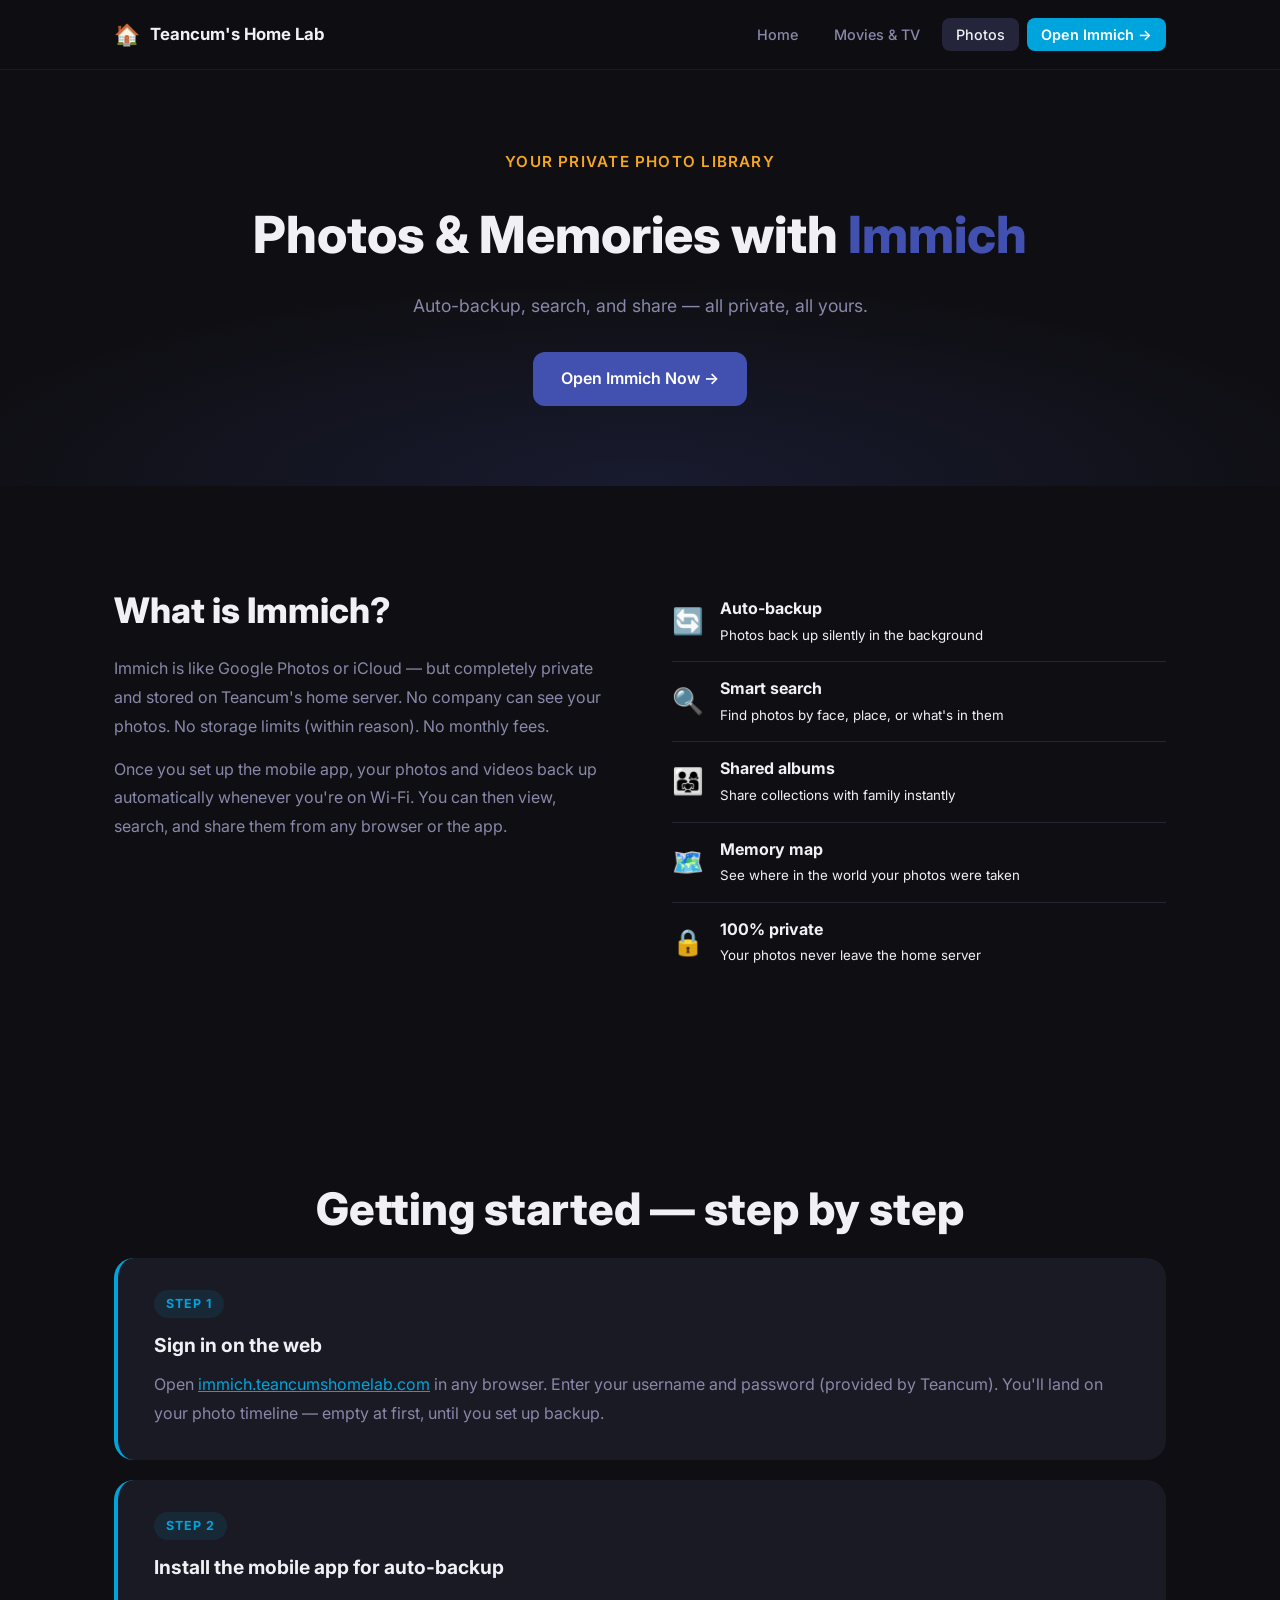
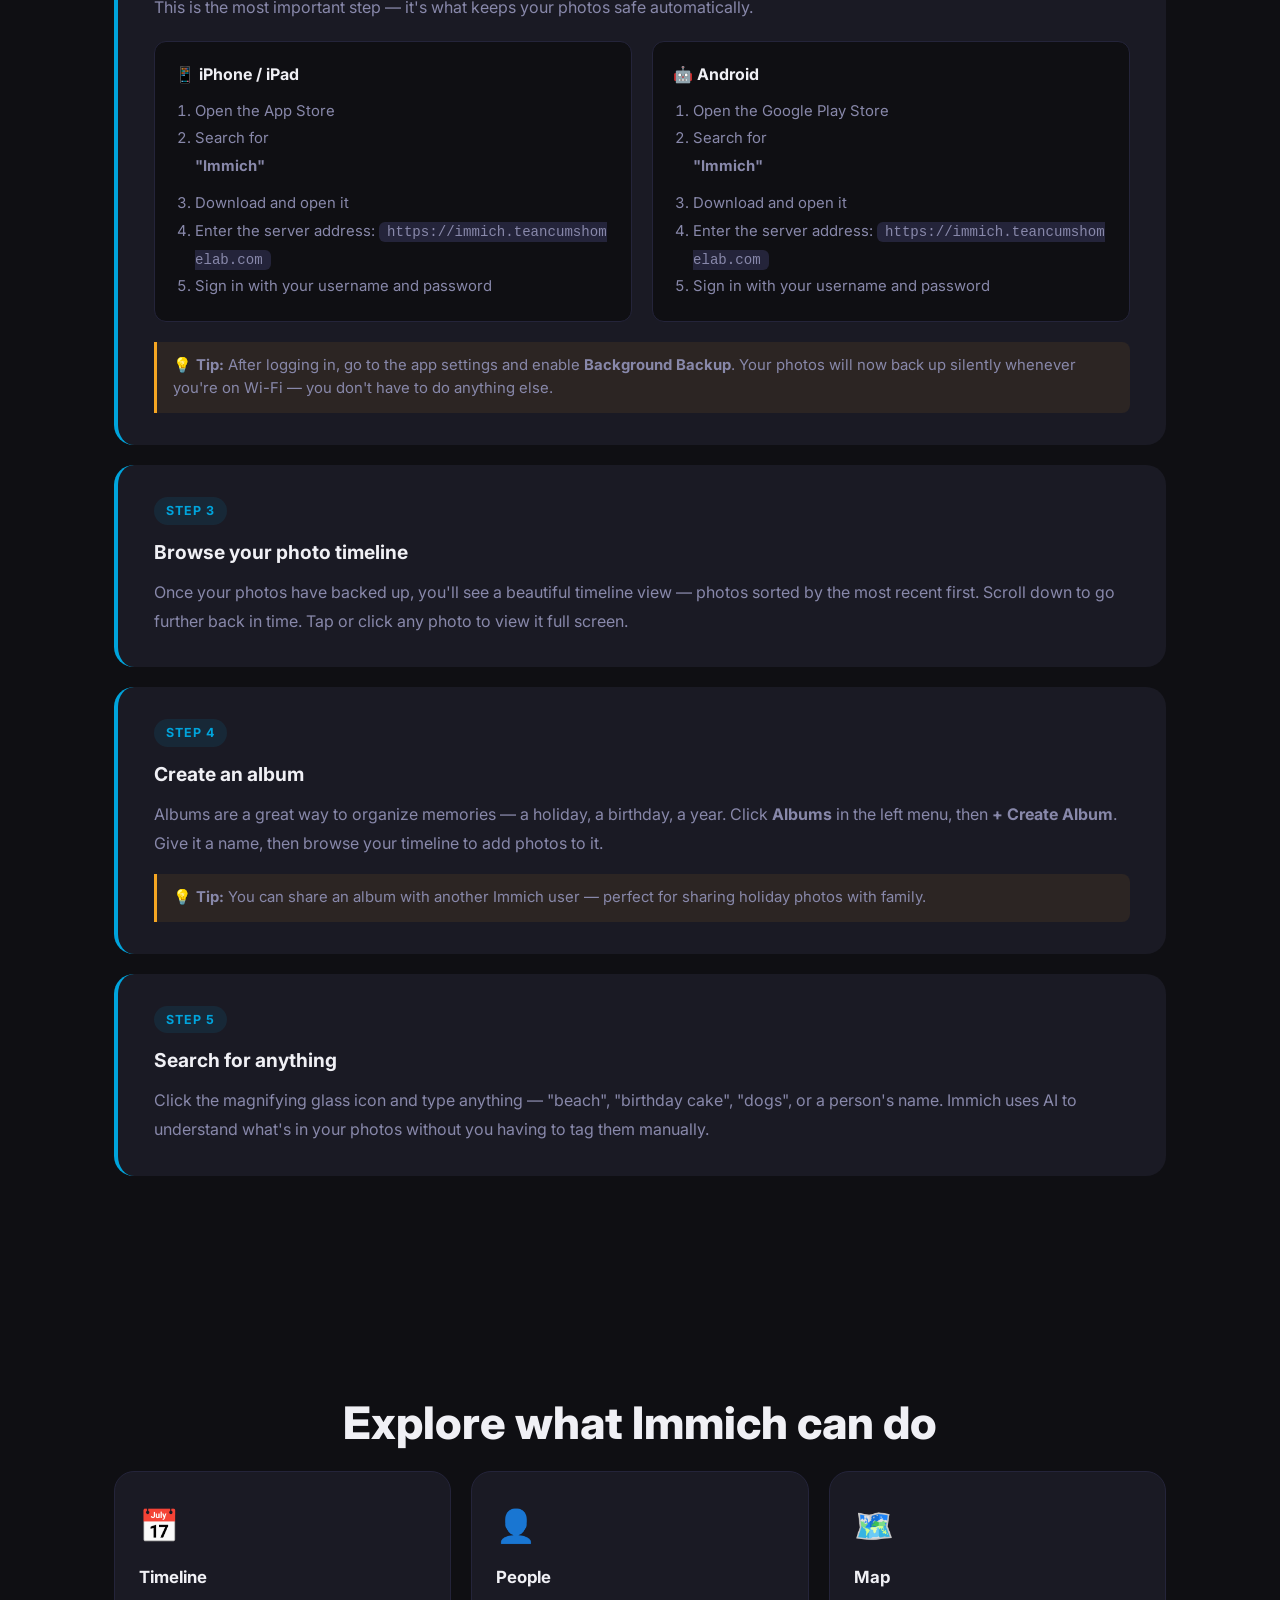
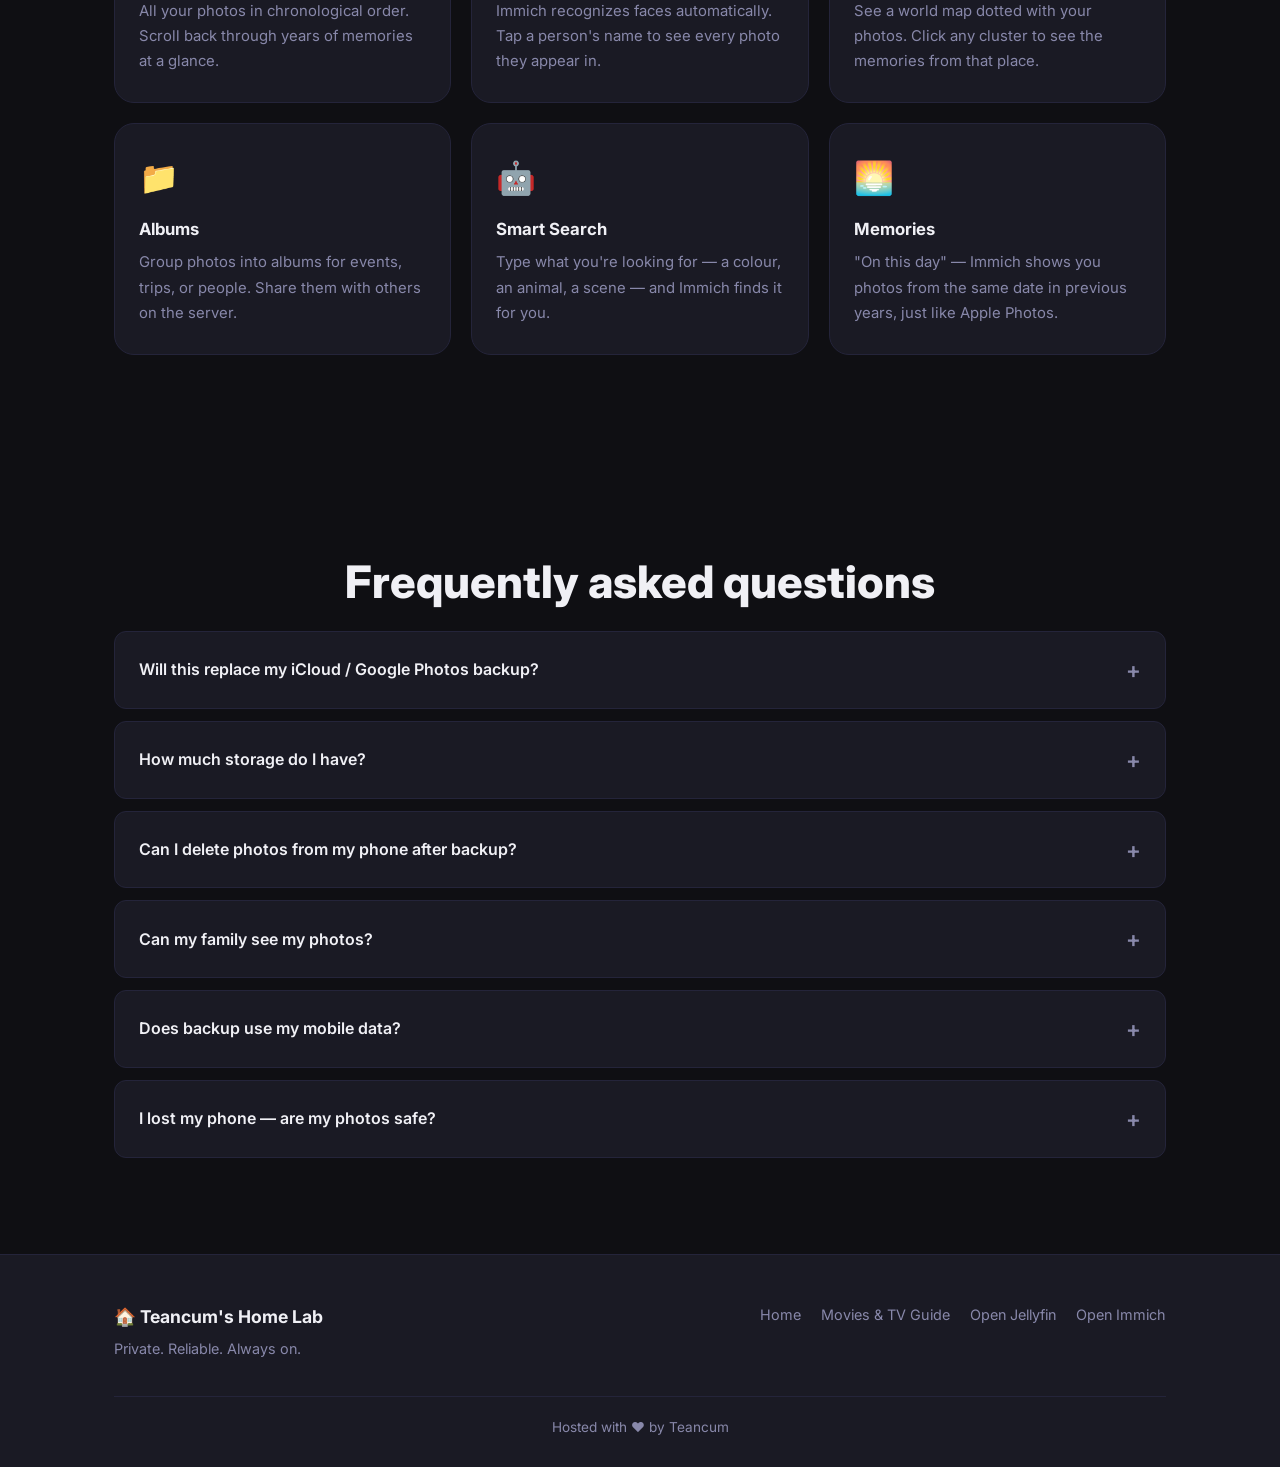
==== immich.html @ 057ee5b3 "Initial commit: Teancum's Home Lab client portal website Beautiful dark-themed showcase site for Jel" ====
<!DOCTYPE html>
<html lang="en">
<head>
  <meta charset="UTF-8" />
  <meta name="viewport" content="width=device-width, initial-scale=1.0" />
  <title>Photos — Teancum's Home Lab</title>
  <link rel="preconnect" href="https://fonts.googleapis.com" />
  <link href="https://fonts.googleapis.com/css2?family=Inter:wght@300;400;500;600;700;800&display=swap" rel="stylesheet" />
  <link rel="stylesheet" href="css/styles.css" />
</head>
<body>

  <!-- ───── NAVIGATION ───── -->
  <nav class="nav" id="nav">
    <div class="nav__inner">
      <a href="index.html" class="nav__logo">
        <span class="nav__logo-icon">🏠</span>
        <span>Teancum's Home Lab</span>
      </a>
      <ul class="nav__links">
        <li><a href="index.html" class="nav__link">Home</a></li>
        <li><a href="jellyfin.html" class="nav__link">Movies &amp; TV</a></li>
        <li><a href="immich.html" class="nav__link active">Photos</a></li>
        <li><a href="https://immich.teancumshomelab.com/auth/login" target="_blank" class="nav__link nav__link--cta">Open Immich →</a></li>
      </ul>
      <button class="nav__toggle" aria-label="Menu">&#9776;</button>
    </div>
  </nav>

  <!-- ───── PAGE HERO ───── -->
  <section class="page-hero page-hero--immich">
    <div class="container">
      <p class="hero__eyebrow">Your private photo library</p>
      <h1 class="page-hero__title">Photos &amp; Memories with <span style="color:var(--immich)">Immich</span></h1>
      <p class="page-hero__sub">Auto-backup, search, and share — all private, all yours.</p>
      <a href="https://immich.teancumshomelab.com/auth/login" target="_blank" class="btn btn--immich">Open Immich Now →</a>
    </div>
  </section>

  <!-- ───── WHAT IS IT ───── -->
  <section class="section explainer">
    <div class="container explainer__grid">
      <div class="explainer__text">
        <h2>What is Immich?</h2>
        <p>
          Immich is like Google Photos or iCloud — but completely private and stored on
          Teancum's home server. No company can see your photos. No storage limits (within
          reason). No monthly fees.
        </p>
        <p>
          Once you set up the mobile app, your photos and videos back up automatically
          whenever you're on Wi-Fi. You can then view, search, and share them from any
          browser or the app.
        </p>
      </div>
      <div class="explainer__highlights">
        <div class="highlight-item">
          <span class="highlight-icon">🔄</span>
          <div><strong>Auto-backup</strong><br /><small>Photos back up silently in the background</small></div>
        </div>
        <div class="highlight-item">
          <span class="highlight-icon">🔍</span>
          <div><strong>Smart search</strong><br /><small>Find photos by face, place, or what's in them</small></div>
        </div>
        <div class="highlight-item">
          <span class="highlight-icon">👨‍👩‍👧</span>
          <div><strong>Shared albums</strong><br /><small>Share collections with family instantly</small></div>
        </div>
        <div class="highlight-item">
          <span class="highlight-icon">🗺️</span>
          <div><strong>Memory map</strong><br /><small>See where in the world your photos were taken</small></div>
        </div>
        <div class="highlight-item">
          <span class="highlight-icon">🔒</span>
          <div><strong>100% private</strong><br /><small>Your photos never leave the home server</small></div>
        </div>
      </div>
    </div>
  </section>

  <!-- ───── STEP BY STEP ───── -->
  <section class="section guide" id="guide">
    <div class="container">
      <h2 class="section__title">Getting started — step by step</h2>

      <div class="guide-step">
        <div class="guide-step__num">Step 1</div>
        <h3>Sign in on the web</h3>
        <p>
          Open <a href="https://immich.teancumshomelab.com/auth/login" target="_blank" class="inline-link">immich.teancumshomelab.com</a>
          in any browser. Enter your username and password (provided by Teancum). You'll land on
          your photo timeline — empty at first, until you set up backup.
        </p>
      </div>

      <div class="guide-step">
        <div class="guide-step__num">Step 2</div>
        <h3>Install the mobile app for auto-backup</h3>
        <p>This is the most important step — it's what keeps your photos safe automatically.</p>
        <div class="app-download-row">
          <div class="app-download">
            <strong>📱 iPhone / iPad</strong>
            <ol>
              <li>Open the App Store</li>
              <li>Search for <strong>"Immich"</strong></li>
              <li>Download and open it</li>
              <li>Enter the server address: <code>https://immich.teancumshomelab.com</code></li>
              <li>Sign in with your username and password</li>
            </ol>
          </div>
          <div class="app-download">
            <strong>🤖 Android</strong>
            <ol>
              <li>Open the Google Play Store</li>
              <li>Search for <strong>"Immich"</strong></li>
              <li>Download and open it</li>
              <li>Enter the server address: <code>https://immich.teancumshomelab.com</code></li>
              <li>Sign in with your username and password</li>
            </ol>
          </div>
        </div>
        <div class="tip">💡 <strong>Tip:</strong> After logging in, go to the app settings and enable <strong>Background Backup</strong>. Your photos will now back up silently whenever you're on Wi-Fi — you don't have to do anything else.</div>
      </div>

      <div class="guide-step">
        <div class="guide-step__num">Step 3</div>
        <h3>Browse your photo timeline</h3>
        <p>
          Once your photos have backed up, you'll see a beautiful timeline view — photos
          sorted by the most recent first. Scroll down to go further back in time. Tap or
          click any photo to view it full screen.
        </p>
      </div>

      <div class="guide-step">
        <div class="guide-step__num">Step 4</div>
        <h3>Create an album</h3>
        <p>
          Albums are a great way to organize memories — a holiday, a birthday, a year.
          Click <strong>Albums</strong> in the left menu, then <strong>+ Create Album</strong>.
          Give it a name, then browse your timeline to add photos to it.
        </p>
        <div class="tip">💡 <strong>Tip:</strong> You can share an album with another Immich user — perfect for sharing holiday photos with family.</div>
      </div>

      <div class="guide-step">
        <div class="guide-step__num">Step 5</div>
        <h3>Search for anything</h3>
        <p>
          Click the magnifying glass icon and type anything — "beach", "birthday cake",
          "dogs", or a person's name. Immich uses AI to understand what's in your photos
          without you having to tag them manually.
        </p>
      </div>

    </div>
  </section>

  <!-- ───── FEATURES TOUR ───── -->
  <section class="section features-tour" id="features">
    <div class="container">
      <h2 class="section__title">Explore what Immich can do</h2>
      <div class="tour-grid">
        <div class="tour-card">
          <div class="tour-card__icon">📅</div>
          <h3>Timeline</h3>
          <p>All your photos in chronological order. Scroll back through years of memories at a glance.</p>
        </div>
        <div class="tour-card">
          <div class="tour-card__icon">👤</div>
          <h3>People</h3>
          <p>Immich recognizes faces automatically. Tap a person's name to see every photo they appear in.</p>
        </div>
        <div class="tour-card">
          <div class="tour-card__icon">🗺️</div>
          <h3>Map</h3>
          <p>See a world map dotted with your photos. Click any cluster to see the memories from that place.</p>
        </div>
        <div class="tour-card">
          <div class="tour-card__icon">📁</div>
          <h3>Albums</h3>
          <p>Group photos into albums for events, trips, or people. Share them with others on the server.</p>
        </div>
        <div class="tour-card">
          <div class="tour-card__icon">🤖</div>
          <h3>Smart Search</h3>
          <p>Type what you're looking for — a colour, an animal, a scene — and Immich finds it for you.</p>
        </div>
        <div class="tour-card">
          <div class="tour-card__icon">🌅</div>
          <h3>Memories</h3>
          <p>"On this day" — Immich shows you photos from the same date in previous years, just like Apple Photos.</p>
        </div>
      </div>
    </div>
  </section>

  <!-- ───── FAQ ───── -->
  <section class="section faq" id="faq">
    <div class="container">
      <h2 class="section__title">Frequently asked questions</h2>
      <div class="faq-list">

        <details class="faq-item">
          <summary>Will this replace my iCloud / Google Photos backup?</summary>
          <p>It can work alongside it, or replace it — your choice. Immich backs up a separate copy. If you want to turn off iCloud/Google Photos to save money, just make sure Immich is running well first.</p>
        </details>

        <details class="faq-item">
          <summary>How much storage do I have?</summary>
          <p>Storage is managed by Teancum on the server. If you're getting close to a limit, he'll let you know. In general, don't worry about it — just back up normally.</p>
        </details>

        <details class="faq-item">
          <summary>Can I delete photos from my phone after backup?</summary>
          <p>Yes, once photos are backed up to Immich you can safely delete them from your phone. They'll remain on the server. Just double-check the backup completed first.</p>
        </details>

        <details class="faq-item">
          <summary>Can my family see my photos?</summary>
          <p>No — your photos are private to your account by default. You choose what to share and with whom, through shared albums.</p>
        </details>

        <details class="faq-item">
          <summary>Does backup use my mobile data?</summary>
          <p>By default, Immich only backs up when you're on Wi-Fi. You can turn on cellular backup in the app settings if you want faster uploads, but it's off by default to save your data.</p>
        </details>

        <details class="faq-item">
          <summary>I lost my phone — are my photos safe?</summary>
          <p>Yes! As long as the photos were backed up before you lost the phone, they're safely stored on Teancum's server. Just log in from a new device.</p>
        </details>

      </div>
    </div>
  </section>

  <!-- ───── FOOTER ───── -->
  <footer class="footer">
    <div class="container">
      <div class="footer__inner">
        <div class="footer__brand">
          <span class="footer__logo">🏠 Teancum's Home Lab</span>
          <p>Private. Reliable. Always on.</p>
        </div>
        <div class="footer__links">
          <a href="index.html">Home</a>
          <a href="jellyfin.html">Movies &amp; TV Guide</a>
          <a href="https://jellyfin.teancumshomelab.com/" target="_blank">Open Jellyfin</a>
          <a href="https://immich.teancumshomelab.com/auth/login" target="_blank">Open Immich</a>
        </div>
      </div>
      <p class="footer__copy">Hosted with ❤️ by Teancum</p>
    </div>
  </footer>

  <script src="js/main.js"></script>
</body>
</html>
---- css/styles.css ----
/* ─────────────────────────────────────────────
   ROOT / TOKENS
───────────────────────────────────────────── */
:root {
  --bg:        #0f0f13;
  --surface:   #1a1a24;
  --surface2:  #24243a;
  --jellyfin:  #00a4dc;
  --immich:    #4250af;
  --gold:      #f5a623;
  --text:      #f0f0f5;
  --muted:     #8888aa;
  --radius:    12px;
  --radius-lg: 20px;
  --shadow:    0 4px 24px rgba(0,0,0,0.4);
  --nav-h:     70px;
}

*, *::before, *::after { box-sizing: border-box; margin: 0; padding: 0; }

html { scroll-behavior: smooth; }

body {
  background: var(--bg);
  color: var(--text);
  font-family: 'Inter', system-ui, sans-serif;
  line-height: 1.6;
  font-size: 16px;
}

a { color: inherit; text-decoration: none; }
img { max-width: 100%; display: block; }
ul { list-style: none; }

.container {
  max-width: 1100px;
  margin: 0 auto;
  padding: 0 24px;
}

.section { padding: 96px 0; }

/* ─────────────────────────────────────────────
   TYPOGRAPHY HELPERS
───────────────────────────────────────────── */
.gradient-text {
  background: linear-gradient(135deg, var(--jellyfin), var(--immich));
  -webkit-background-clip: text;
  -webkit-text-fill-color: transparent;
  background-clip: text;
}

.section__title {
  font-size: clamp(1.8rem, 4vw, 2.8rem);
  font-weight: 800;
  text-align: center;
  margin-bottom: 12px;
}

.section__sub {
  text-align: center;
  color: var(--muted);
  font-size: 1.1rem;
  margin-bottom: 56px;
}

/* ─────────────────────────────────────────────
   NAVIGATION
───────────────────────────────────────────── */
.nav {
  position: fixed;
  top: 0; left: 0; right: 0;
  z-index: 100;
  height: var(--nav-h);
  background: rgba(15,15,19,0.85);
  backdrop-filter: blur(12px);
  border-bottom: 1px solid rgba(255,255,255,0.06);
  transition: background 0.3s;
}

.nav__inner {
  max-width: 1100px;
  margin: 0 auto;
  padding: 0 24px;
  height: 100%;
  display: flex;
  align-items: center;
  justify-content: space-between;
  gap: 24px;
}

.nav__logo {
  display: flex;
  align-items: center;
  gap: 10px;
  font-weight: 700;
  font-size: 1.05rem;
  white-space: nowrap;
}

.nav__logo-icon { font-size: 1.3rem; }

.nav__links {
  display: flex;
  align-items: center;
  gap: 8px;
}

.nav__link {
  padding: 8px 14px;
  border-radius: 8px;
  font-size: 0.9rem;
  font-weight: 500;
  color: var(--muted);
  transition: color 0.2s, background 0.2s;
}

.nav__link:hover, .nav__link.active {
  color: var(--text);
  background: var(--surface2);
}

.nav__link--cta {
  background: var(--jellyfin);
  color: #fff !important;
  font-weight: 600;
}

.nav__link--cta:hover { opacity: 0.85; background: var(--jellyfin); }

.nav__toggle {
  display: none;
  background: none;
  border: none;
  color: var(--text);
  font-size: 1.5rem;
  cursor: pointer;
}

/* ─────────────────────────────────────────────
   BUTTONS
───────────────────────────────────────────── */
.btn {
  display: inline-flex;
  align-items: center;
  gap: 8px;
  padding: 14px 28px;
  border-radius: var(--radius);
  font-weight: 600;
  font-size: 1rem;
  transition: opacity 0.2s, transform 0.15s;
  cursor: pointer;
  border: none;
}

.btn:hover { opacity: 0.88; transform: translateY(-1px); }
.btn:active { transform: translateY(0); }

.btn--jellyfin { background: var(--jellyfin); color: #fff; }
.btn--immich   { background: var(--immich);   color: #fff; }
.btn--ghost    {
  background: transparent;
  color: var(--muted);
  border: 1px solid var(--surface2);
}
.btn--ghost:hover { color: var(--text); border-color: var(--muted); }

.btn--sm { padding: 10px 20px; font-size: 0.9rem; }

/* ─────────────────────────────────────────────
   HERO
───────────────────────────────────────────── */
.hero {
  min-height: 100vh;
  display: flex;
  flex-direction: column;
  align-items: center;
  justify-content: center;
  position: relative;
  padding: calc(var(--nav-h) + 60px) 24px 60px;
  text-align: center;
  overflow: hidden;
}

.hero__bg {
  position: absolute;
  inset: 0;
  background:
    radial-gradient(ellipse 60% 50% at 20% 50%, rgba(0,164,220,0.12) 0%, transparent 60%),
    radial-gradient(ellipse 60% 50% at 80% 50%, rgba(66,80,175,0.12) 0%, transparent 60%);
  pointer-events: none;
}

.hero__content { position: relative; max-width: 820px; }

.hero__eyebrow {
  font-size: 0.95rem;
  font-weight: 600;
  letter-spacing: 0.08em;
  text-transform: uppercase;
  color: var(--gold);
  margin-bottom: 20px;
}

.hero__title {
  font-size: clamp(2.2rem, 6vw, 4rem);
  font-weight: 800;
  line-height: 1.15;
  margin-bottom: 24px;
}

.hero__subtitle {
  font-size: clamp(1rem, 2vw, 1.25rem);
  color: var(--muted);
  margin-bottom: 40px;
}

.hero__actions {
  display: flex;
  gap: 16px;
  justify-content: center;
  flex-wrap: wrap;
}

.hero__scroll-hint {
  position: absolute;
  bottom: 32px;
  left: 50%;
  transform: translateX(-50%);
  display: flex;
  flex-direction: column;
  align-items: center;
  gap: 8px;
  color: var(--muted);
  font-size: 0.8rem;
  animation: fade-in-up 1s 1.2s both;
}

.hero__arrow {
  width: 20px; height: 20px;
  border-right: 2px solid var(--muted);
  border-bottom: 2px solid var(--muted);
  transform: rotate(45deg);
  animation: bounce 1.6s ease-in-out infinite;
}

@keyframes bounce {
  0%, 100% { transform: rotate(45deg) translateY(0); }
  50%       { transform: rotate(45deg) translateY(6px); }
}

@keyframes fade-in-up {
  from { opacity: 0; transform: translateX(-50%) translateY(16px); }
  to   { opacity: 1; transform: translateX(-50%) translateY(0); }
}

/* ─────────────────────────────────────────────
   FEATURE CARDS
───────────────────────────────────────────── */
.feature-grid {
  display: grid;
  grid-template-columns: repeat(auto-fit, minmax(320px, 1fr));
  gap: 28px;
}

.feature-card {
  background: var(--surface);
  border-radius: var(--radius-lg);
  padding: 36px 32px;
  border: 1px solid var(--surface2);
  transition: transform 0.25s, box-shadow 0.25s;
}

.feature-card:hover {
  transform: translateY(-4px);
  box-shadow: var(--shadow);
}

.feature-card--jellyfin { border-top: 3px solid var(--jellyfin); }
.feature-card--immich   { border-top: 3px solid var(--immich); }

.feature-card__icon { font-size: 2.5rem; margin-bottom: 16px; }

.feature-card__title {
  font-size: 1.5rem;
  font-weight: 700;
  margin-bottom: 12px;
}

.feature-card__desc {
  color: var(--muted);
  margin-bottom: 20px;
  line-height: 1.7;
}

.feature-list {
  display: flex;
  flex-direction: column;
  gap: 8px;
  margin-bottom: 28px;
  color: var(--muted);
  font-size: 0.95rem;
}

.feature-card__actions {
  display: flex;
  gap: 12px;
  flex-wrap: wrap;
}

/* ─────────────────────────────────────────────
   SHOWCASE
───────────────────────────────────────────── */
.showcase__row {
  display: grid;
  grid-template-columns: 1fr 1fr;
  gap: 64px;
  align-items: center;
  margin-bottom: 100px;
}

.showcase__row:last-child { margin-bottom: 0; }

.showcase__row--reverse { direction: rtl; }
.showcase__row--reverse > * { direction: ltr; }

.showcase__badge {
  display: inline-block;
  padding: 4px 14px;
  border-radius: 999px;
  font-size: 0.8rem;
  font-weight: 700;
  letter-spacing: 0.06em;
  text-transform: uppercase;
  margin-bottom: 16px;
}

.badge--jellyfin { background: rgba(0,164,220,0.15); color: var(--jellyfin); }
.badge--immich   { background: rgba(66,80,175,0.2);  color: #7b8ef5; }

.showcase__text h2 {
  font-size: clamp(1.6rem, 3vw, 2.2rem);
  font-weight: 800;
  line-height: 1.25;
  margin-bottom: 16px;
}

.showcase__text p {
  color: var(--muted);
  line-height: 1.8;
  margin-bottom: 28px;
}

/* Mock screen UI */
.mock-screen {
  background: var(--surface);
  border-radius: var(--radius-lg);
  overflow: hidden;
  border: 1px solid var(--surface2);
  box-shadow: var(--shadow);
  aspect-ratio: 16/10;
}

.mock-screen__bar {
  height: 32px;
  background: var(--surface2);
  display: flex;
  align-items: center;
  padding: 0 14px;
  gap: 7px;
}

.mock-screen__bar::before,
.mock-screen__bar::after,
.mock-screen__bar > * {
  width: 10px; height: 10px;
  border-radius: 50%;
  background: var(--bg);
  content: '';
  display: block;
}

.mock-screen__content { padding: 16px; height: calc(100% - 32px); }

.mock-grid {
  display: grid;
  grid-template-columns: repeat(3, 1fr);
  gap: 10px;
  height: 100%;
}

.mock-card {
  border-radius: 8px;
  background: linear-gradient(135deg, var(--surface2), rgba(0,164,220,0.15));
  animation: pulse 3s ease-in-out infinite;
}

.mock-card:nth-child(2) { animation-delay: 0.4s; }
.mock-card:nth-child(3) { animation-delay: 0.8s; }
.mock-card:nth-child(4) { animation-delay: 1.2s; }
.mock-card:nth-child(5) { animation-delay: 1.6s; }
.mock-card:nth-child(6) { animation-delay: 2.0s; }

.mock-masonry {
  display: grid;
  grid-template-columns: repeat(2, 1fr);
  gap: 10px;
  height: 100%;
}

.mock-photo {
  border-radius: 8px;
  background: linear-gradient(135deg, var(--surface2), rgba(66,80,175,0.2));
  animation: pulse 3s ease-in-out infinite;
}

.mock-photo--tall { grid-row: span 2; }
.mock-photo--wide { grid-column: span 2; }

@keyframes pulse {
  0%, 100% { opacity: 0.6; }
  50%       { opacity: 1; }
}

/* ─────────────────────────────────────────────
   HOW IT WORKS / STEPS
───────────────────────────────────────────── */
.how-it-works {
  background: var(--surface);
}

.steps {
  display: flex;
  align-items: flex-start;
  justify-content: center;
  gap: 0;
  flex-wrap: wrap;
  margin-bottom: 48px;
}

.step {
  flex: 1;
  min-width: 200px;
  max-width: 280px;
  text-align: center;
  padding: 0 24px;
}

.step__number {
  width: 56px; height: 56px;
  border-radius: 50%;
  background: linear-gradient(135deg, var(--jellyfin), var(--immich));
  color: #fff;
  font-size: 1.4rem;
  font-weight: 800;
  display: flex;
  align-items: center;
  justify-content: center;
  margin: 0 auto 16px;
}

.step h3 { font-size: 1.15rem; font-weight: 700; margin-bottom: 10px; }
.step p { color: var(--muted); font-size: 0.95rem; }

.step__connector {
  width: 80px;
  height: 2px;
  background: var(--surface2);
  align-self: center;
  flex-shrink: 0;
  margin-top: -40px;
}

.how-it-works__cta {
  display: flex;
  gap: 16px;
  justify-content: center;
  flex-wrap: wrap;
}

/* ─────────────────────────────────────────────
   PAGE HERO (sub-pages)
───────────────────────────────────────────── */
.page-hero {
  padding: calc(var(--nav-h) + 80px) 24px 80px;
  text-align: center;
  position: relative;
  overflow: hidden;
}

.page-hero--jellyfin {
  background: radial-gradient(ellipse 80% 60% at 50% 100%, rgba(0,164,220,0.15) 0%, transparent 70%);
}

.page-hero--immich {
  background: radial-gradient(ellipse 80% 60% at 50% 100%, rgba(66,80,175,0.18) 0%, transparent 70%);
}

.page-hero__title {
  font-size: clamp(2rem, 5vw, 3.2rem);
  font-weight: 800;
  margin-bottom: 16px;
}

.page-hero__sub {
  color: var(--muted);
  font-size: 1.1rem;
  max-width: 560px;
  margin: 0 auto 32px;
}

/* ─────────────────────────────────────────────
   EXPLAINER / HIGHLIGHTS
───────────────────────────────────────────── */
.explainer__grid {
  display: grid;
  grid-template-columns: 1fr 1fr;
  gap: 64px;
  align-items: start;
}

.explainer__text h2 {
  font-size: clamp(1.6rem, 3vw, 2.2rem);
  font-weight: 800;
  margin-bottom: 16px;
}

.explainer__text p {
  color: var(--muted);
  line-height: 1.8;
  margin-bottom: 14px;
}

.highlight-item {
  display: flex;
  align-items: center;
  gap: 16px;
  padding: 14px 0;
  border-bottom: 1px solid var(--surface2);
}

.highlight-item:last-child { border-bottom: none; }

.highlight-icon { font-size: 1.6rem; }

/* ─────────────────────────────────────────────
   GUIDE STEPS
───────────────────────────────────────────── */
.guide-step {
  background: var(--surface);
  border-radius: var(--radius-lg);
  padding: 32px 36px;
  margin-bottom: 20px;
  border-left: 4px solid var(--jellyfin);
  position: relative;
}

.guide-step__num {
  display: inline-block;
  font-size: 0.78rem;
  font-weight: 700;
  letter-spacing: 0.08em;
  text-transform: uppercase;
  color: var(--jellyfin);
  background: rgba(0,164,220,0.1);
  padding: 4px 12px;
  border-radius: 999px;
  margin-bottom: 12px;
}

.guide-step h3 {
  font-size: 1.2rem;
  font-weight: 700;
  margin-bottom: 10px;
}

.guide-step p {
  color: var(--muted);
  line-height: 1.8;
}

.tip {
  margin-top: 16px;
  background: rgba(245,166,35,0.08);
  border-left: 3px solid var(--gold);
  border-radius: 0 8px 8px 0;
  padding: 12px 16px;
  color: var(--muted);
  font-size: 0.93rem;
}

kbd {
  background: var(--surface2);
  border: 1px solid var(--muted);
  border-radius: 4px;
  padding: 2px 7px;
  font-size: 0.85rem;
  font-family: monospace;
}

code {
  background: var(--surface2);
  border-radius: 6px;
  padding: 2px 8px;
  font-size: 0.88rem;
  font-family: monospace;
  word-break: break-all;
}

.inline-link { color: var(--jellyfin); text-decoration: underline; }

/* ─────────────────────────────────────────────
   DEVICE GRID
───────────────────────────────────────────── */
.device-grid {
  display: grid;
  grid-template-columns: repeat(auto-fit, minmax(280px, 1fr));
  gap: 20px;
}

.device-card {
  background: var(--surface);
  border-radius: var(--radius-lg);
  padding: 28px 24px;
  border: 1px solid var(--surface2);
}

.device-card__icon { font-size: 2rem; margin-bottom: 12px; }

.device-card h3 {
  font-size: 1.05rem;
  font-weight: 700;
  margin-bottom: 10px;
}

.device-card p, .device-card ol, .device-card ul {
  color: var(--muted);
  font-size: 0.93rem;
  line-height: 1.75;
}

.device-card ol, .device-card ul { padding-left: 18px; }
.device-card ol { list-style: decimal; }
.device-card ul { list-style: disc; }

/* ─────────────────────────────────────────────
   FEATURES TOUR (Immich page)
───────────────────────────────────────────── */
.tour-grid {
  display: grid;
  grid-template-columns: repeat(auto-fit, minmax(250px, 1fr));
  gap: 20px;
}

.tour-card {
  background: var(--surface);
  border-radius: var(--radius-lg);
  padding: 28px 24px;
  border: 1px solid var(--surface2);
  transition: transform 0.2s, box-shadow 0.2s;
}

.tour-card:hover {
  transform: translateY(-3px);
  box-shadow: var(--shadow);
}

.tour-card__icon { font-size: 2rem; margin-bottom: 12px; }

.tour-card h3 { font-size: 1.05rem; font-weight: 700; margin-bottom: 8px; }

.tour-card p { color: var(--muted); font-size: 0.93rem; line-height: 1.7; }

/* ─────────────────────────────────────────────
   APP DOWNLOAD (Immich page)
───────────────────────────────────────────── */
.app-download-row {
  display: grid;
  grid-template-columns: 1fr 1fr;
  gap: 20px;
  margin: 20px 0;
}

.app-download {
  background: var(--bg);
  border-radius: var(--radius);
  padding: 20px;
  border: 1px solid var(--surface2);
}

.app-download strong { display: block; margin-bottom: 10px; }

.app-download ol {
  list-style: decimal;
  padding-left: 20px;
  color: var(--muted);
  font-size: 0.93rem;
  line-height: 1.85;
}

/* ─────────────────────────────────────────────
   FAQ
───────────────────────────────────────────── */
.faq-list { display: flex; flex-direction: column; gap: 12px; }

.faq-item {
  background: var(--surface);
  border-radius: var(--radius);
  border: 1px solid var(--surface2);
  overflow: hidden;
}

.faq-item summary {
  padding: 20px 24px;
  cursor: pointer;
  font-weight: 600;
  list-style: none;
  display: flex;
  justify-content: space-between;
  align-items: center;
  user-select: none;
}

.faq-item summary::-webkit-details-marker { display: none; }

.faq-item summary::after {
  content: '+';
  font-size: 1.4rem;
  color: var(--muted);
  transition: transform 0.2s;
  flex-shrink: 0;
}

.faq-item[open] summary::after { transform: rotate(45deg); }

.faq-item p {
  padding: 0 24px 20px;
  color: var(--muted);
  line-height: 1.8;
}

/* ─────────────────────────────────────────────
   FOOTER
───────────────────────────────────────────── */
.footer {
  background: var(--surface);
  border-top: 1px solid var(--surface2);
  padding: 48px 0 28px;
}

.footer__inner {
  display: flex;
  justify-content: space-between;
  align-items: flex-start;
  gap: 32px;
  flex-wrap: wrap;
  margin-bottom: 36px;
}

.footer__logo { font-size: 1.1rem; font-weight: 700; display: block; margin-bottom: 6px; }
.footer__brand p { color: var(--muted); font-size: 0.9rem; }

.footer__links {
  display: flex;
  flex-wrap: wrap;
  gap: 20px;
}

.footer__links a {
  color: var(--muted);
  font-size: 0.9rem;
  transition: color 0.2s;
}

.footer__links a:hover { color: var(--text); }

.footer__copy {
  text-align: center;
  color: var(--muted);
  font-size: 0.85rem;
  border-top: 1px solid var(--surface2);
  padding-top: 20px;
}

/* ─────────────────────────────────────────────
   RESPONSIVE
───────────────────────────────────────────── */
@media (max-width: 768px) {
  .section { padding: 64px 0; }

  .nav__links { display: none; flex-direction: column; position: absolute; top: var(--nav-h); left: 0; right: 0; background: var(--surface); padding: 16px; gap: 4px; border-bottom: 1px solid var(--surface2); }
  .nav__links.open { display: flex; }
  .nav__toggle { display: block; }

  .showcase__row, .showcase__row--reverse {
    grid-template-columns: 1fr;
    direction: ltr;
    gap: 32px;
  }

  .explainer__grid { grid-template-columns: 1fr; gap: 40px; }
  .app-download-row { grid-template-columns: 1fr; }
  .steps { flex-direction: column; align-items: center; }
  .step__connector { width: 2px; height: 40px; margin: 0; }
  .feature-grid { grid-template-columns: 1fr; }

  .hero__title { font-size: 2rem; }
}
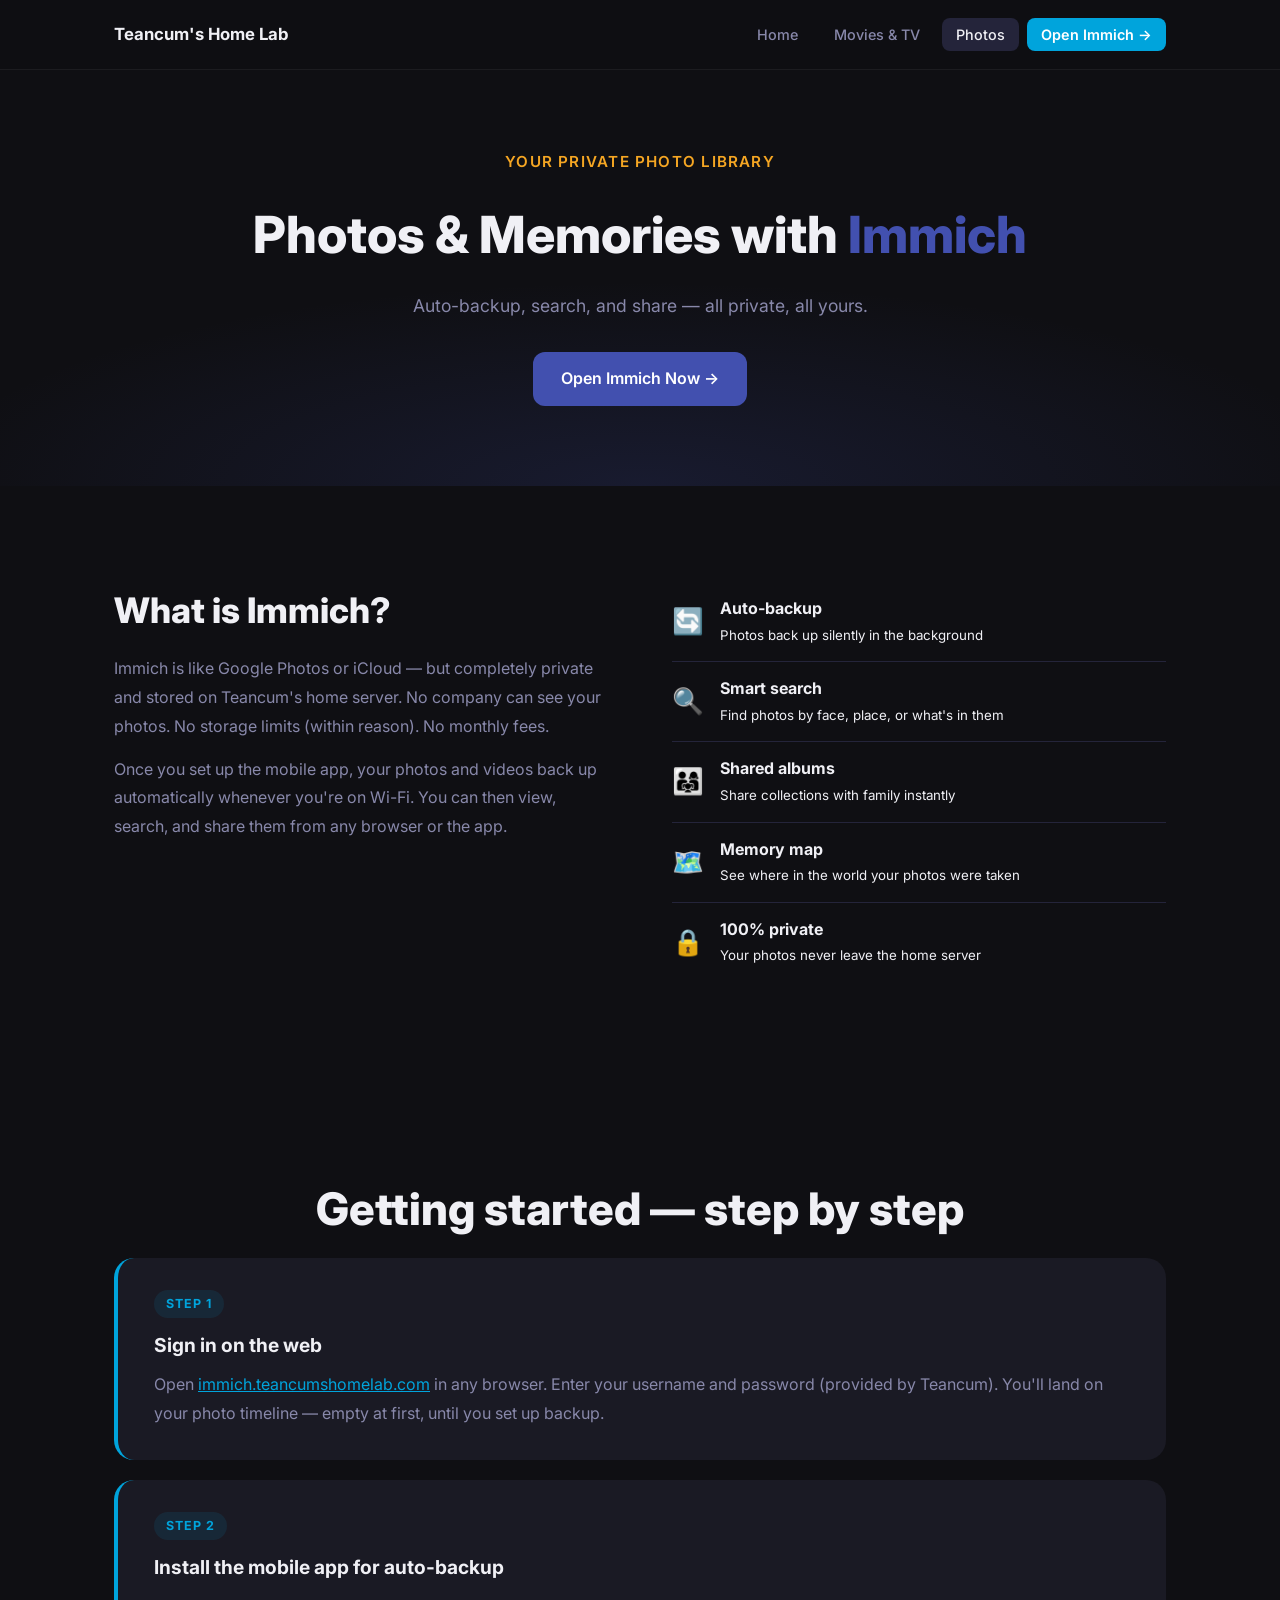
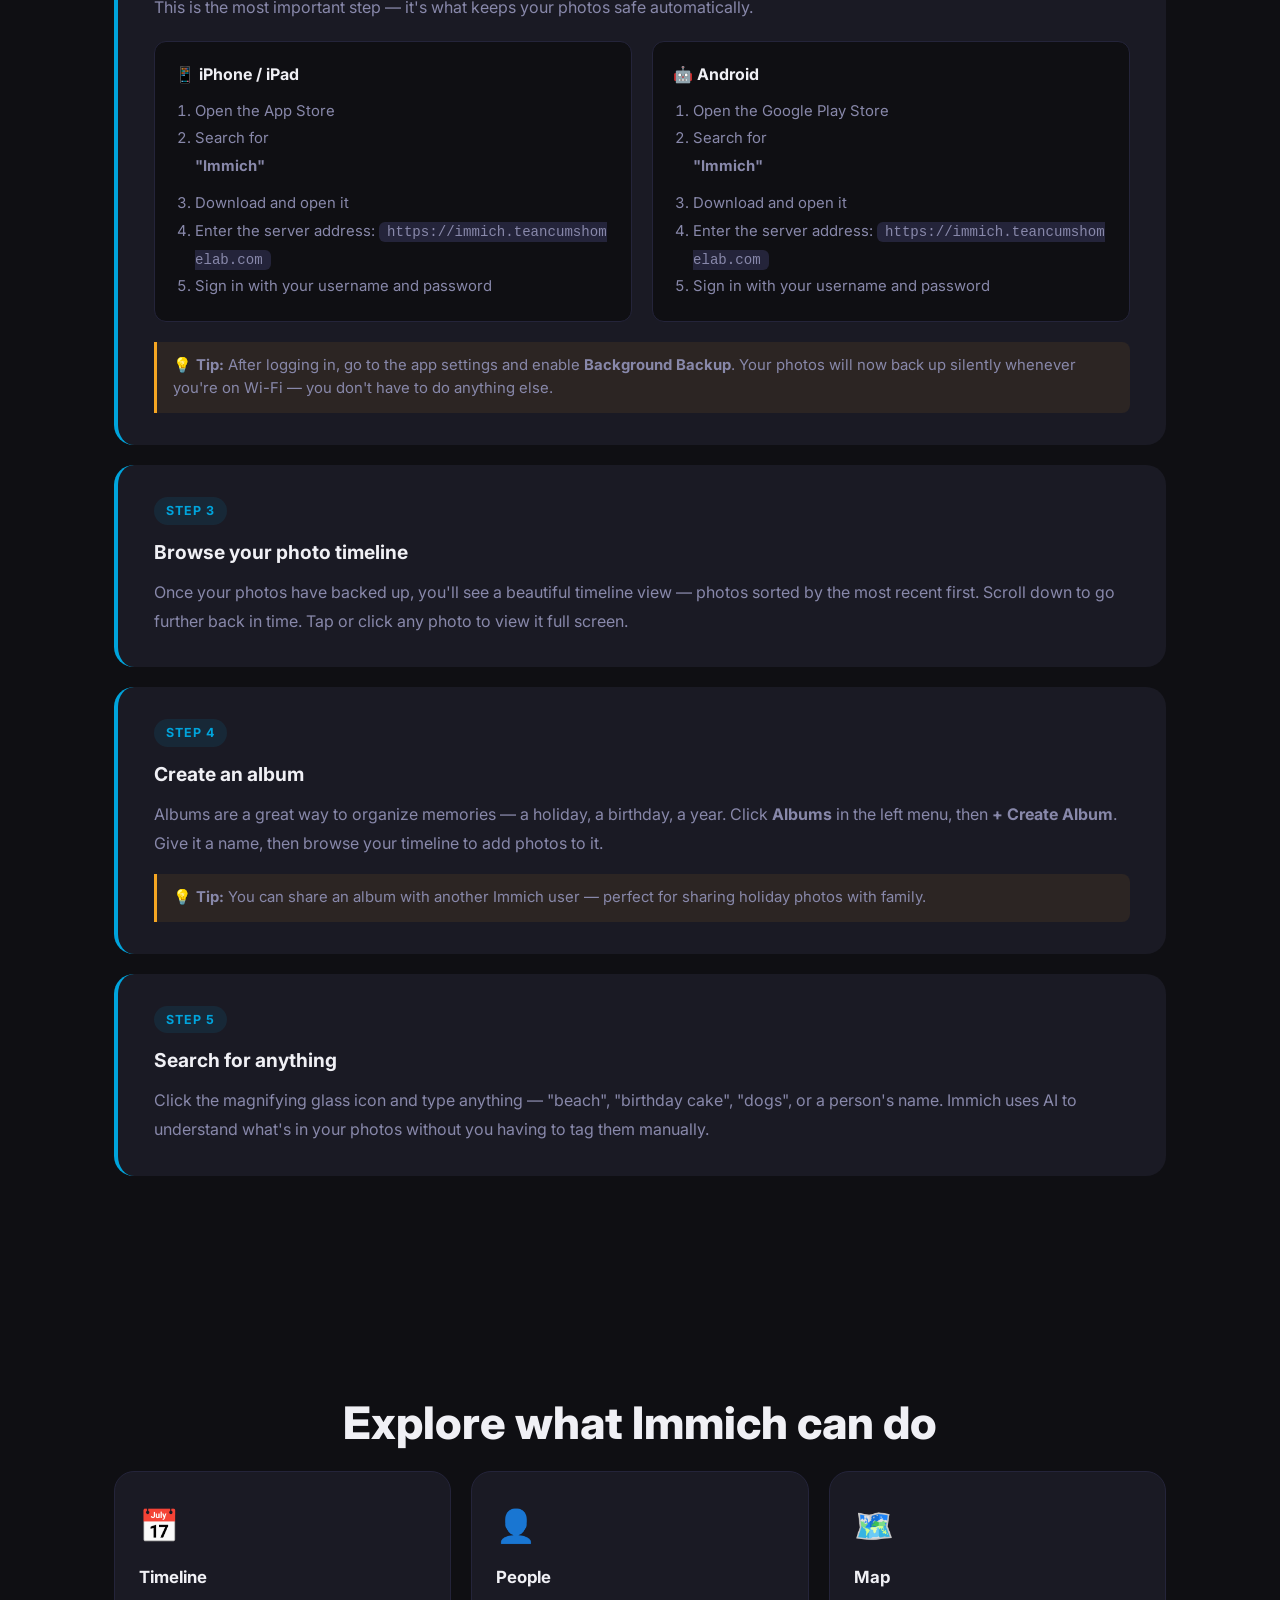
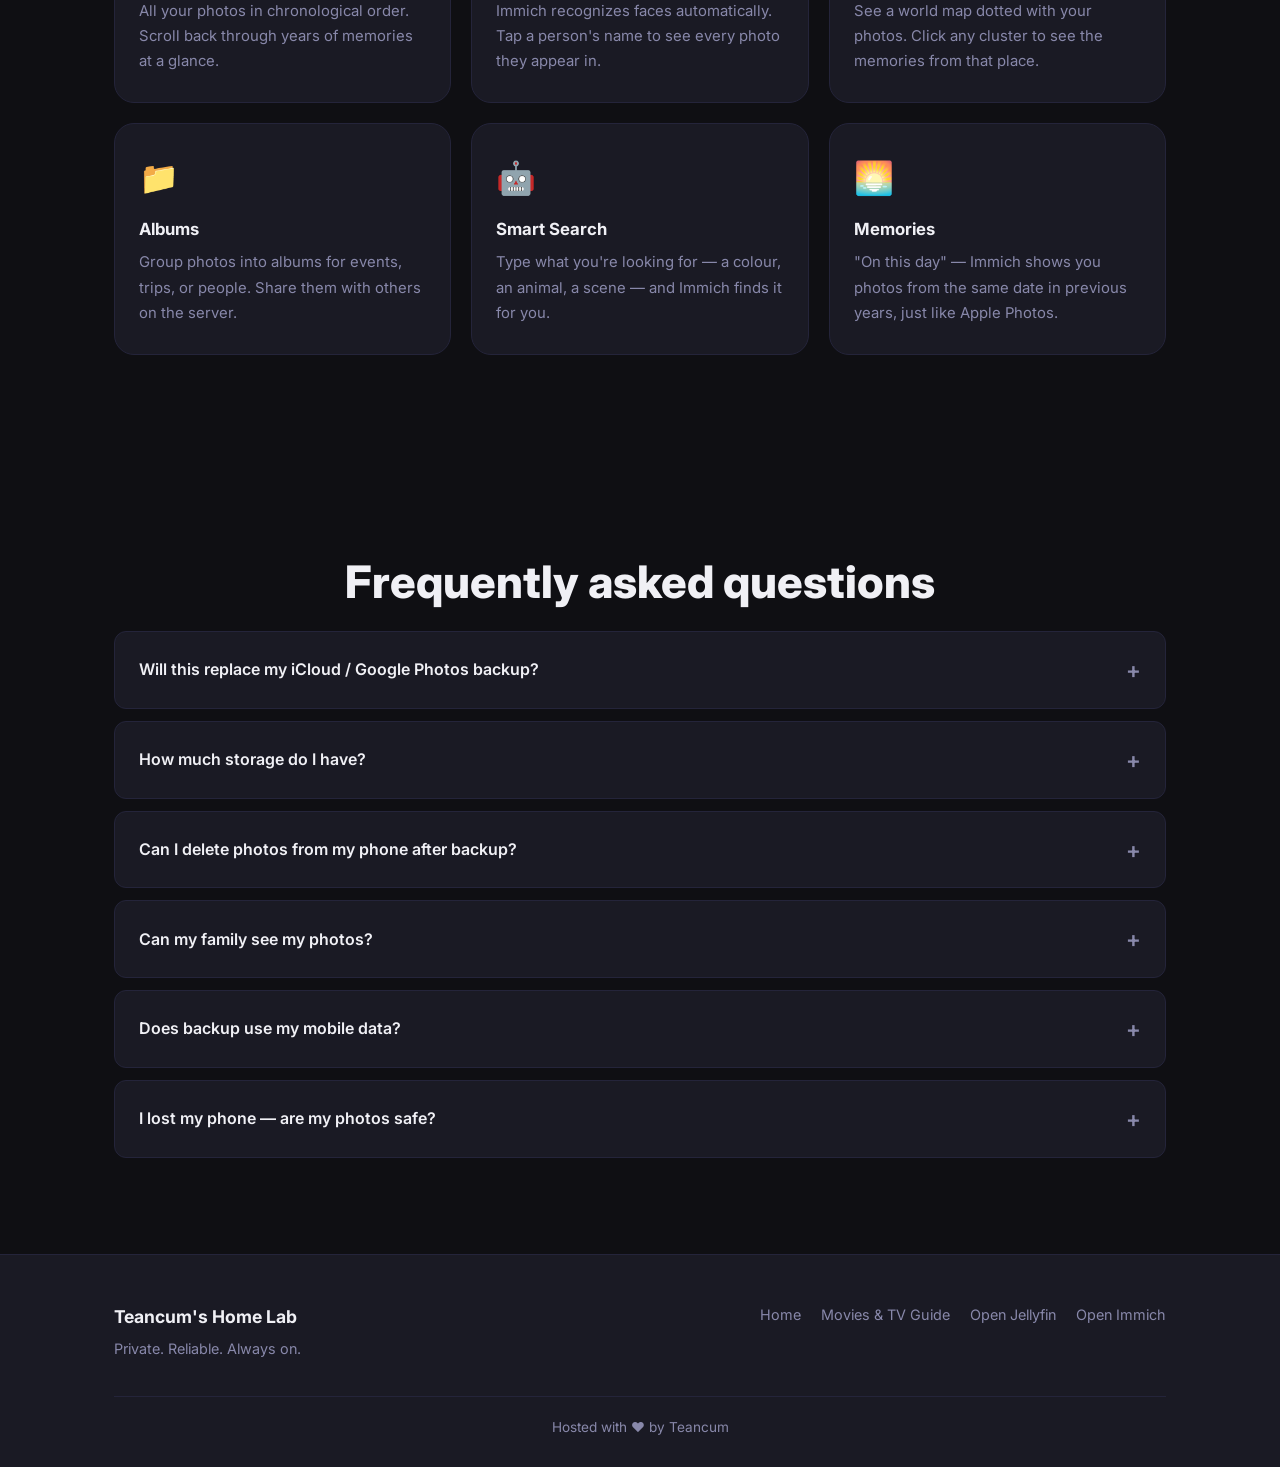
==== commit 4f258d83: "Remove house emoji from nav logo and footer across all pages Replace '🏠 Teancum's Home Lab' with pla" ====
--- a/immich.html
+++ b/immich.html
@@ -14,7 +14,6 @@
   <nav class="nav" id="nav">
     <div class="nav__inner">
       <a href="index.html" class="nav__logo">
-        <span class="nav__logo-icon">🏠</span>
         <span>Teancum's Home Lab</span>
       </a>
       <ul class="nav__links">
@@ -240,7 +239,7 @@
     <div class="container">
       <div class="footer__inner">
         <div class="footer__brand">
-          <span class="footer__logo">🏠 Teancum's Home Lab</span>
+          <span class="footer__logo">Teancum's Home Lab</span>
           <p>Private. Reliable. Always on.</p>
         </div>
         <div class="footer__links">
--- a/css/styles.css
+++ b/css/styles.css
@@ -209,6 +209,20 @@
   margin-bottom: 24px;
 }
 
+.hero__ascii {
+  font-family: monospace;
+  font-size: clamp(2px, 0.38vw, 6px);
+  line-height: 1.3;
+  white-space: pre;
+  overflow: hidden;
+  color: var(--text);
+  margin: 0 auto 28px;
+  text-align: center;
+  display: block;
+  max-width: 100%;
+  opacity: 0.92;
+}
+
 .hero__subtitle {
   font-size: clamp(1rem, 2vw, 1.25rem);
   color: var(--muted);
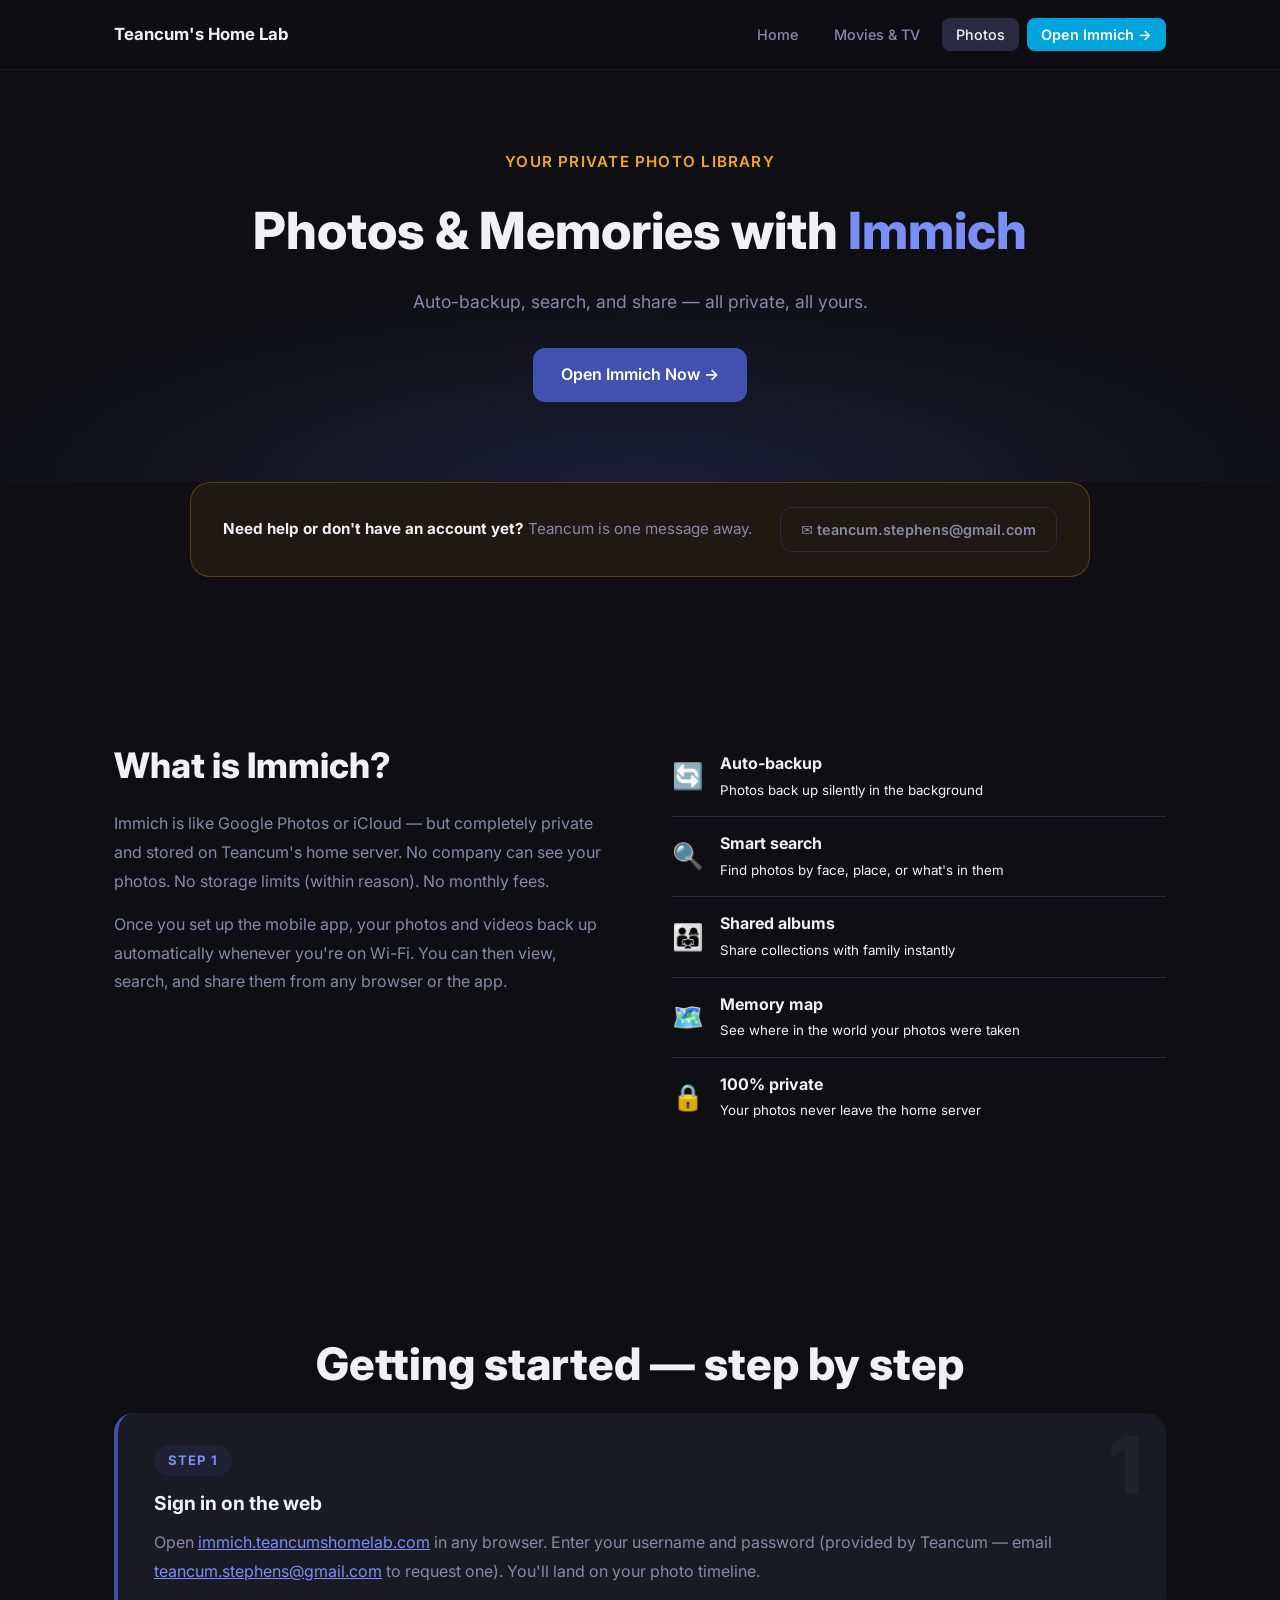
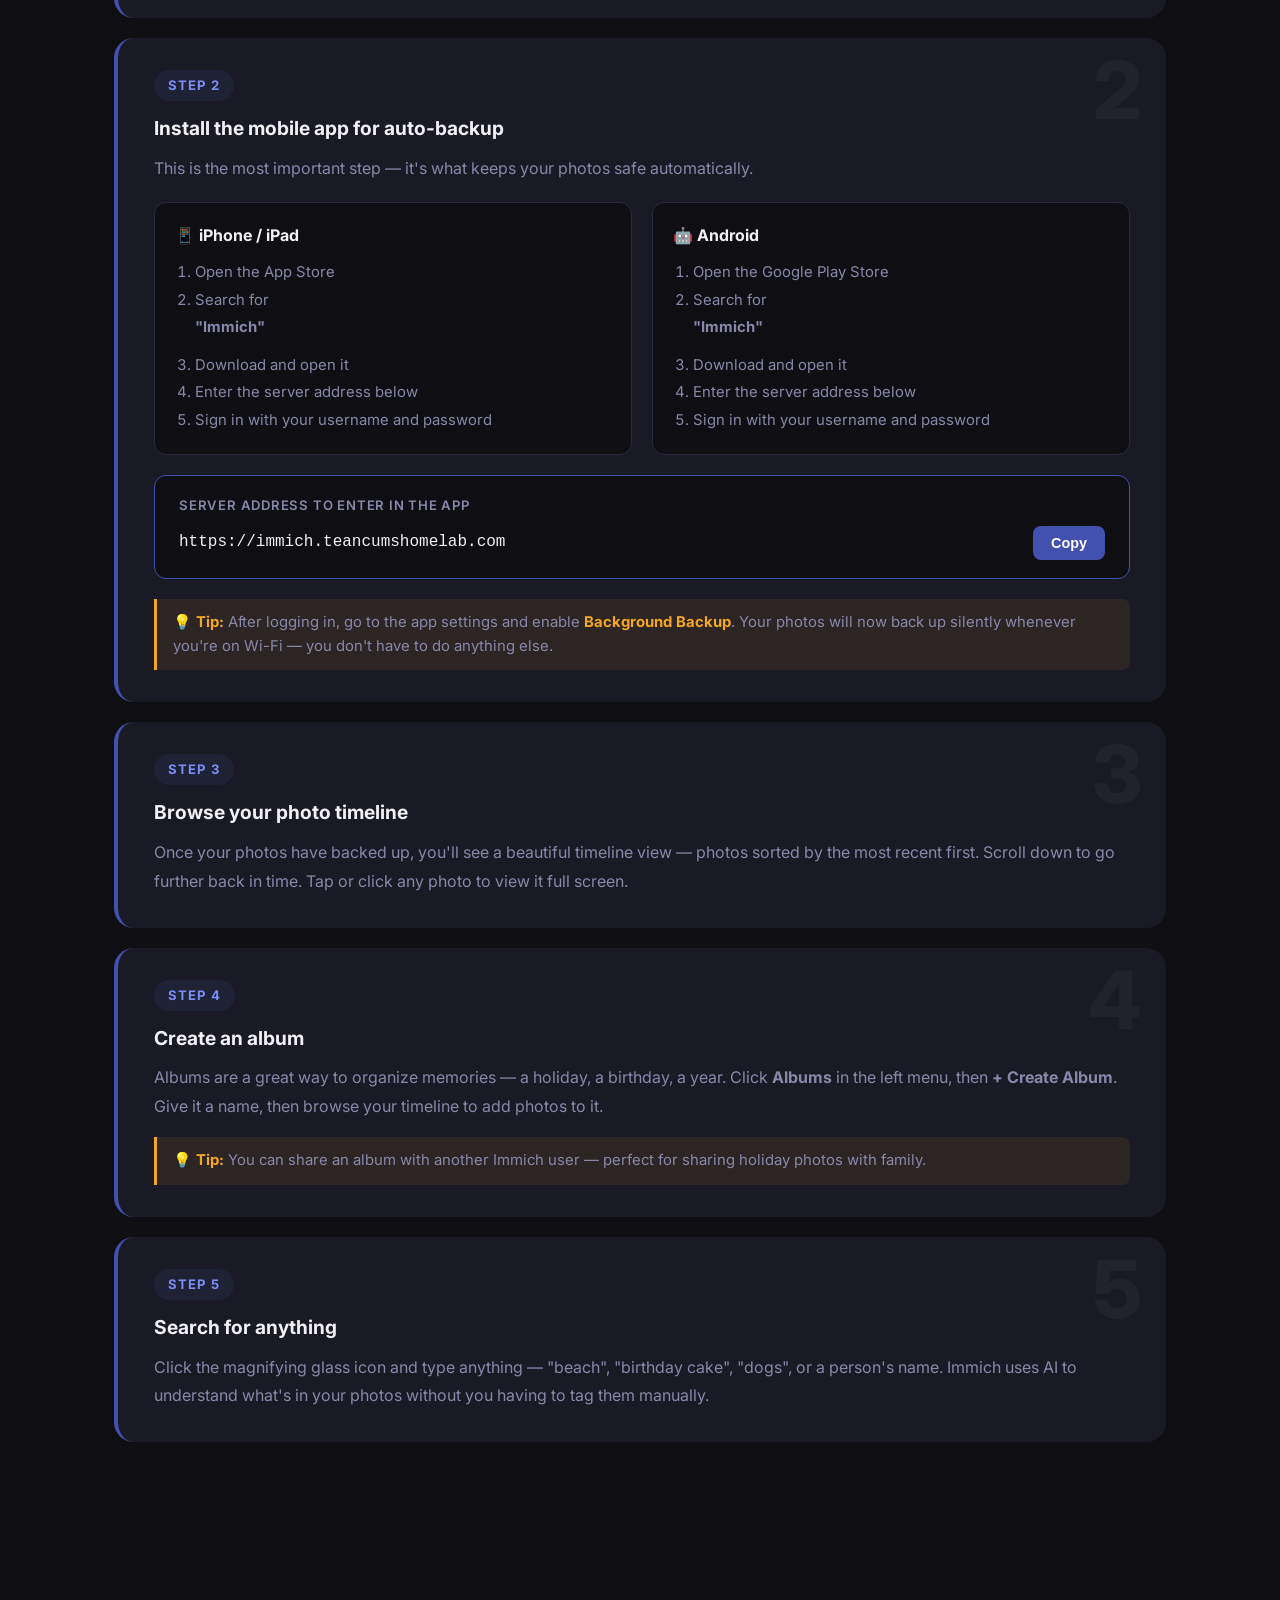
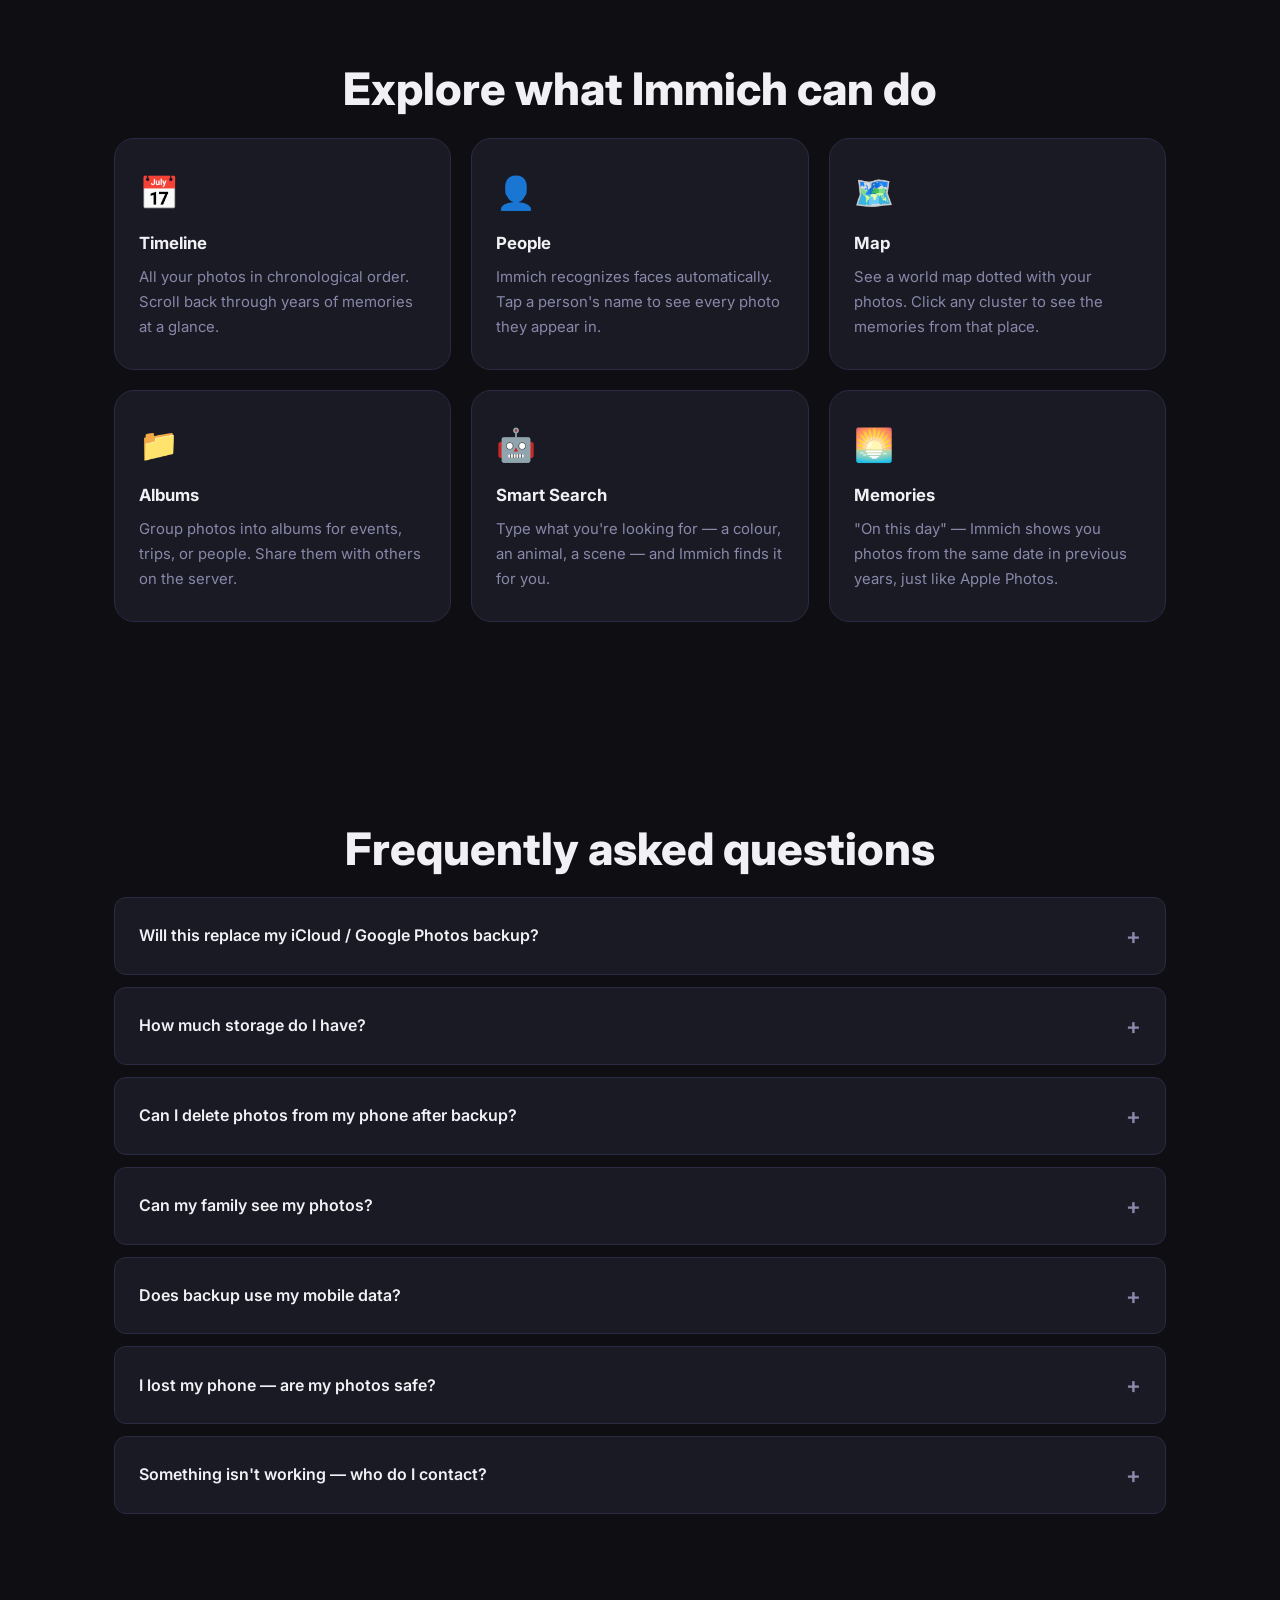
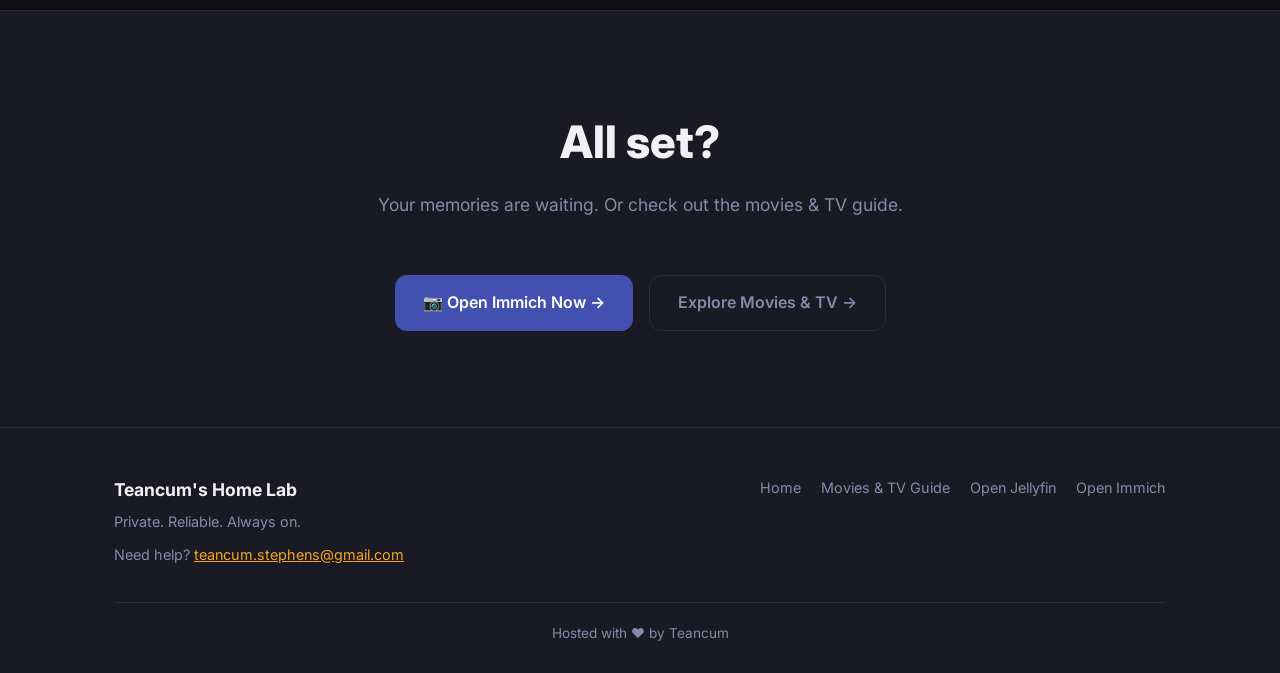
==== commit 26217f35: "Major redesign: UX improvements, contact info, screenshots, and polish Visual & design: - Demote ASC" ====
--- a/immich.html
+++ b/immich.html
@@ -3,9 +3,13 @@
 <head>
   <meta charset="UTF-8" />
   <meta name="viewport" content="width=device-width, initial-scale=1.0" />
+  <meta name="description" content="How to back up and browse your photos with Immich — a step-by-step guide." />
+  <meta name="robots" content="noindex, nofollow" />
   <title>Photos — Teancum's Home Lab</title>
+  <link rel="icon" href="data:image/svg+xml,<svg xmlns='http://www.w3.org/2000/svg' viewBox='0 0 100 100'><text y='.9em' font-size='90'>📷</text></svg>" />
   <link rel="preconnect" href="https://fonts.googleapis.com" />
-  <link href="https://fonts.googleapis.com/css2?family=Inter:wght@300;400;500;600;700;800&display=swap" rel="stylesheet" />
+  <link rel="preconnect" href="https://fonts.gstatic.com" crossorigin />
+  <link href="https://fonts.googleapis.com/css2?family=Inter:wght@400;500;600;700;800&display=swap" rel="stylesheet" />
   <link rel="stylesheet" href="css/styles.css" />
 </head>
 <body>
@@ -20,7 +24,7 @@
         <li><a href="index.html" class="nav__link">Home</a></li>
         <li><a href="jellyfin.html" class="nav__link">Movies &amp; TV</a></li>
         <li><a href="immich.html" class="nav__link active">Photos</a></li>
-        <li><a href="https://immich.teancumshomelab.com/auth/login" target="_blank" class="nav__link nav__link--cta">Open Immich →</a></li>
+        <li><a href="https://immich.teancumshomelab.com/auth/login" target="_blank" rel="noopener noreferrer" class="nav__link nav__link--cta">Open Immich →</a></li>
       </ul>
       <button class="nav__toggle" aria-label="Menu">&#9776;</button>
     </div>
@@ -30,11 +34,19 @@
   <section class="page-hero page-hero--immich">
     <div class="container">
       <p class="hero__eyebrow">Your private photo library</p>
-      <h1 class="page-hero__title">Photos &amp; Memories with <span style="color:var(--immich)">Immich</span></h1>
+      <h1 class="page-hero__title">Photos &amp; Memories with <span style="color:#7b8ef5">Immich</span></h1>
       <p class="page-hero__sub">Auto-backup, search, and share — all private, all yours.</p>
-      <a href="https://immich.teancumshomelab.com/auth/login" target="_blank" class="btn btn--immich">Open Immich Now →</a>
-    </div>
-  </section>
+      <a href="https://immich.teancumshomelab.com/auth/login" target="_blank" rel="noopener noreferrer" class="btn btn--immich">Open Immich Now →</a>
+    </div>
+  </section>
+
+  <!-- ───── HELP BANNER ───── -->
+  <div class="container">
+    <div class="help-banner">
+      <p><strong>Need help or don't have an account yet?</strong> Teancum is one message away.</p>
+      <a href="mailto:teancum.stephens@gmail.com" class="btn btn--ghost btn--sm">✉ teancum.stephens@gmail.com</a>
+    </div>
+  </div>
 
   <!-- ───── WHAT IS IT ───── -->
   <section class="section explainer">
@@ -78,7 +90,7 @@
   </section>
 
   <!-- ───── STEP BY STEP ───── -->
-  <section class="section guide" id="guide">
+  <section class="section guide guide--immich" id="guide">
     <div class="container">
       <h2 class="section__title">Getting started — step by step</h2>
 
@@ -86,9 +98,10 @@
         <div class="guide-step__num">Step 1</div>
         <h3>Sign in on the web</h3>
         <p>
-          Open <a href="https://immich.teancumshomelab.com/auth/login" target="_blank" class="inline-link">immich.teancumshomelab.com</a>
-          in any browser. Enter your username and password (provided by Teancum). You'll land on
-          your photo timeline — empty at first, until you set up backup.
+          Open <a href="https://immich.teancumshomelab.com/auth/login" target="_blank" rel="noopener noreferrer" class="inline-link inline-link--immich">immich.teancumshomelab.com</a>
+          in any browser. Enter your username and password (provided by Teancum — email
+          <a href="mailto:teancum.stephens@gmail.com" class="inline-link inline-link--immich">teancum.stephens@gmail.com</a> to request one).
+          You'll land on your photo timeline.
         </p>
       </div>
 
@@ -103,7 +116,7 @@
               <li>Open the App Store</li>
               <li>Search for <strong>"Immich"</strong></li>
               <li>Download and open it</li>
-              <li>Enter the server address: <code>https://immich.teancumshomelab.com</code></li>
+              <li>Enter the server address below</li>
               <li>Sign in with your username and password</li>
             </ol>
           </div>
@@ -113,11 +126,18 @@
               <li>Open the Google Play Store</li>
               <li>Search for <strong>"Immich"</strong></li>
               <li>Download and open it</li>
-              <li>Enter the server address: <code>https://immich.teancumshomelab.com</code></li>
+              <li>Enter the server address below</li>
               <li>Sign in with your username and password</li>
             </ol>
           </div>
         </div>
+
+        <div class="server-address-box">
+          <p class="server-address-box__label">Server address to enter in the app</p>
+          <code class="server-address-box__url">https://immich.teancumshomelab.com</code>
+          <button class="server-address-box__copy" onclick="navigator.clipboard.writeText('https://immich.teancumshomelab.com').then(()=>{ this.textContent='Copied!'; setTimeout(()=>this.textContent='Copy',2000) })">Copy</button>
+        </div>
+
         <div class="tip">💡 <strong>Tip:</strong> After logging in, go to the app settings and enable <strong>Background Backup</strong>. Your photos will now back up silently whenever you're on Wi-Fi — you don't have to do anything else.</div>
       </div>
 
@@ -207,7 +227,7 @@
 
         <details class="faq-item">
           <summary>How much storage do I have?</summary>
-          <p>Storage is managed by Teancum on the server. If you're getting close to a limit, he'll let you know. In general, don't worry about it — just back up normally.</p>
+          <p>Storage is managed by Teancum on the server. If you're getting close to a limit he'll let you know. In general, don't worry about it — just back up normally.</p>
         </details>
 
         <details class="faq-item">
@@ -230,6 +250,23 @@
           <p>Yes! As long as the photos were backed up before you lost the phone, they're safely stored on Teancum's server. Just log in from a new device.</p>
         </details>
 
+        <details class="faq-item">
+          <summary>Something isn't working — who do I contact?</summary>
+          <p>Email <a href="mailto:teancum.stephens@gmail.com" class="inline-link inline-link--immich">teancum.stephens@gmail.com</a> and Teancum will get back to you as soon as possible.</p>
+        </details>
+
+      </div>
+    </div>
+  </section>
+
+  <!-- ───── NEXT STEPS ───── -->
+  <section class="next-steps section">
+    <div class="container" style="text-align:center">
+      <h2 class="section__title">All set?</h2>
+      <p class="section__sub">Your memories are waiting. Or check out the movies &amp; TV guide.</p>
+      <div class="next-steps__actions">
+        <a href="https://immich.teancumshomelab.com/auth/login" target="_blank" rel="noopener noreferrer" class="btn btn--immich">📷 Open Immich Now →</a>
+        <a href="jellyfin.html" class="btn btn--ghost">Explore Movies &amp; TV →</a>
       </div>
     </div>
   </section>
@@ -241,12 +278,13 @@
         <div class="footer__brand">
           <span class="footer__logo">Teancum's Home Lab</span>
           <p>Private. Reliable. Always on.</p>
+          <p class="footer__contact">Need help? <a href="mailto:teancum.stephens@gmail.com">teancum.stephens@gmail.com</a></p>
         </div>
         <div class="footer__links">
           <a href="index.html">Home</a>
           <a href="jellyfin.html">Movies &amp; TV Guide</a>
-          <a href="https://jellyfin.teancumshomelab.com/" target="_blank">Open Jellyfin</a>
-          <a href="https://immich.teancumshomelab.com/auth/login" target="_blank">Open Immich</a>
+          <a href="https://jellyfin.teancumshomelab.com/" target="_blank" rel="noopener noreferrer">Open Jellyfin</a>
+          <a href="https://immich.teancumshomelab.com/auth/login" target="_blank" rel="noopener noreferrer">Open Immich</a>
         </div>
       </div>
       <p class="footer__copy">Hosted with ❤️ by Teancum</p>
--- a/css/styles.css
+++ b/css/styles.css
@@ -4,7 +4,7 @@
 :root {
   --bg:        #0f0f13;
   --surface:   #1a1a24;
-  --surface2:  #24243a;
+  --surface2:  #2a2a42;
   --jellyfin:  #00a4dc;
   --immich:    #4250af;
   --gold:      #f5a623;
@@ -23,9 +23,30 @@
 body {
   background: var(--bg);
   color: var(--text);
-  font-family: 'Inter', system-ui, sans-serif;
+  font-family: 'Inter', 'Inter Fallback', system-ui, sans-serif;
   line-height: 1.6;
   font-size: 16px;
+}
+
+/* Subtle noise texture for premium dark feel */
+body::after {
+  content: '';
+  position: fixed;
+  inset: 0;
+  background-image: url("data:image/svg+xml,%3Csvg viewBox='0 0 200 200' xmlns='http://www.w3.org/2000/svg'%3E%3Cfilter id='n'%3E%3CfeTurbulence type='fractalNoise' baseFrequency='0.9' numOctaves='4' stitchTiles='stitch'/%3E%3C/filter%3E%3Crect width='100%25' height='100%25' filter='url(%23n)' opacity='0.04'/%3E%3C/svg%3E");
+  pointer-events: none;
+  z-index: 9999;
+  opacity: 0.035;
+}
+
+/* Font fallback sizing to reduce layout shift */
+@font-face {
+  font-family: 'Inter Fallback';
+  src: local('Arial');
+  size-adjust: 107%;
+  ascent-override: 90%;
+  descent-override: 22%;
+  line-gap-override: 0%;
 }
 
 a { color: inherit; text-decoration: none; }
@@ -39,6 +60,25 @@
 }
 
 .section { padding: 96px 0; }
+
+/* ─────────────────────────────────────────────
+   SCROLL REVEAL
+───────────────────────────────────────────── */
+.reveal {
+  opacity: 0;
+  transform: translateY(24px);
+  transition: opacity 0.55s ease, transform 0.55s ease;
+}
+
+.reveal.visible {
+  opacity: 1;
+  transform: translateY(0);
+}
+
+@media (prefers-reduced-motion: reduce) {
+  .reveal { opacity: 1; transform: none; transition: none; }
+  *, *::before, *::after { animation-duration: 0.01ms !important; animation-iteration-count: 1 !important; transition-duration: 0.01ms !important; }
+}
 
 /* ─────────────────────────────────────────────
    TYPOGRAPHY HELPERS
@@ -74,6 +114,7 @@
   height: var(--nav-h);
   background: rgba(15,15,19,0.85);
   backdrop-filter: blur(12px);
+  -webkit-backdrop-filter: blur(12px);
   border-bottom: 1px solid rgba(255,255,255,0.06);
   transition: background 0.3s;
 }
@@ -97,8 +138,6 @@
   font-size: 1.05rem;
   white-space: nowrap;
 }
-
-.nav__logo-icon { font-size: 1.3rem; }
 
 .nav__links {
   display: flex;
@@ -135,6 +174,7 @@
   color: var(--text);
   font-size: 1.5rem;
   cursor: pointer;
+  padding: 8px;
 }
 
 /* ─────────────────────────────────────────────
@@ -148,22 +188,33 @@
   border-radius: var(--radius);
   font-weight: 600;
   font-size: 1rem;
-  transition: opacity 0.2s, transform 0.15s;
+  transition: opacity 0.2s, transform 0.15s, box-shadow 0.2s;
   cursor: pointer;
   border: none;
 }
 
-.btn:hover { opacity: 0.88; transform: translateY(-1px); }
-.btn:active { transform: translateY(0); }
+.btn:active { transform: translateY(0) !important; }
 
 .btn--jellyfin { background: var(--jellyfin); color: #fff; }
-.btn--immich   { background: var(--immich);   color: #fff; }
-.btn--ghost    {
+.btn--jellyfin:hover {
+  opacity: 1;
+  transform: translateY(-2px);
+  box-shadow: 0 6px 24px rgba(0,164,220,0.4);
+}
+
+.btn--immich { background: var(--immich); color: #fff; }
+.btn--immich:hover {
+  opacity: 1;
+  transform: translateY(-2px);
+  box-shadow: 0 6px 24px rgba(66,80,175,0.45);
+}
+
+.btn--ghost {
   background: transparent;
   color: var(--muted);
   border: 1px solid var(--surface2);
 }
-.btn--ghost:hover { color: var(--text); border-color: var(--muted); }
+.btn--ghost:hover { color: var(--text); border-color: var(--muted); transform: translateY(-1px); }
 
 .btn--sm { padding: 10px 20px; font-size: 0.9rem; }
 
@@ -186,12 +237,39 @@
   position: absolute;
   inset: 0;
   background:
-    radial-gradient(ellipse 60% 50% at 20% 50%, rgba(0,164,220,0.12) 0%, transparent 60%),
-    radial-gradient(ellipse 60% 50% at 80% 50%, rgba(66,80,175,0.12) 0%, transparent 60%);
+    radial-gradient(ellipse 70% 60% at 15% 50%, rgba(0,164,220,0.20) 0%, transparent 65%),
+    radial-gradient(ellipse 70% 60% at 85% 50%, rgba(66,80,175,0.20) 0%, transparent 65%);
   pointer-events: none;
 }
 
-.hero__content { position: relative; max-width: 820px; }
+/* ASCII art as decorative watermark behind hero content */
+.hero__ascii {
+  position: absolute;
+  inset: 0;
+  font-family: monospace;
+  font-size: clamp(3px, 0.5vw, 7px);
+  line-height: 1.3;
+  white-space: pre;
+  overflow: hidden;
+  color: var(--text);
+  opacity: 0.07;
+  pointer-events: none;
+  z-index: 0;
+  margin: 0;
+  padding: calc(var(--nav-h) + 40px) 0 0;
+  width: 100%;
+  left: 0;
+  transform: none;
+  display: flex;
+  align-items: flex-start;
+  justify-content: center;
+}
+
+.hero__content {
+  position: relative;
+  z-index: 1;
+  max-width: 820px;
+}
 
 .hero__eyebrow {
   font-size: 0.95rem;
@@ -199,34 +277,31 @@
   letter-spacing: 0.08em;
   text-transform: uppercase;
   color: var(--gold);
-  margin-bottom: 20px;
+  margin-bottom: 16px;
 }
 
 .hero__title {
   font-size: clamp(2.2rem, 6vw, 4rem);
   font-weight: 800;
   line-height: 1.15;
-  margin-bottom: 24px;
-}
-
-.hero__ascii {
-  font-family: monospace;
-  font-size: clamp(2px, 0.38vw, 6px);
-  line-height: 1.3;
-  white-space: pre;
-  overflow: hidden;
-  color: var(--text);
-  margin: 0 auto 28px;
-  text-align: center;
-  display: block;
-  max-width: 100%;
-  opacity: 0.92;
+  margin-bottom: 20px;
 }
 
 .hero__subtitle {
   font-size: clamp(1rem, 2vw, 1.25rem);
   color: var(--muted);
-  margin-bottom: 40px;
+  margin-bottom: 16px;
+}
+
+.hero__precheck {
+  font-size: 0.9rem;
+  color: var(--muted);
+  margin-bottom: 32px;
+}
+
+.hero__precheck a {
+  color: var(--gold);
+  text-decoration: underline;
 }
 
 .hero__actions {
@@ -248,6 +323,7 @@
   color: var(--muted);
   font-size: 0.8rem;
   animation: fade-in-up 1s 1.2s both;
+  z-index: 1;
 }
 
 .hero__arrow {
@@ -282,12 +358,16 @@
   border-radius: var(--radius-lg);
   padding: 36px 32px;
   border: 1px solid var(--surface2);
-  transition: transform 0.25s, box-shadow 0.25s;
+  transition: transform 0.25s, box-shadow 0.25s, background 0.25s, border-color 0.25s;
 }
 
 .feature-card:hover {
   transform: translateY(-4px);
-  box-shadow: var(--shadow);
+  background: rgba(26,26,36,0.7);
+  backdrop-filter: blur(16px);
+  -webkit-backdrop-filter: blur(16px);
+  border-color: rgba(255,255,255,0.1);
+  box-shadow: 0 8px 40px rgba(0,0,0,0.5), inset 0 1px 0 rgba(255,255,255,0.05);
 }
 
 .feature-card--jellyfin { border-top: 3px solid var(--jellyfin); }
@@ -307,13 +387,35 @@
   line-height: 1.7;
 }
 
+/* CSS checkmarks — brand-colored, consistent across all browsers */
 .feature-list {
   display: flex;
   flex-direction: column;
-  gap: 8px;
+  gap: 10px;
   margin-bottom: 28px;
-  color: var(--muted);
   font-size: 0.95rem;
+}
+
+.feature-list li {
+  color: var(--muted);
+  padding-left: 1.6em;
+  position: relative;
+}
+
+.feature-list li::before {
+  content: '';
+  position: absolute;
+  left: 2px;
+  top: 0.35em;
+  width: 6px;
+  height: 11px;
+  border-right: 2px solid var(--jellyfin);
+  border-bottom: 2px solid var(--jellyfin);
+  transform: rotate(45deg);
+}
+
+.feature-card--immich .feature-list li::before {
+  border-color: #7b8ef5;
 }
 
 .feature-card__actions {
@@ -365,7 +467,7 @@
   margin-bottom: 28px;
 }
 
-/* Mock screen UI */
+/* Screenshot / mock screen */
 .mock-screen {
   background: var(--surface);
   border-radius: var(--radius-lg);
@@ -373,6 +475,23 @@
   border: 1px solid var(--surface2);
   box-shadow: var(--shadow);
   aspect-ratio: 16/10;
+  position: relative;
+}
+
+.showcase__visual--jellyfin .mock-screen {
+  box-shadow: 0 0 0 1px rgba(0,164,220,0.25), var(--shadow);
+}
+
+.showcase__visual--immich .mock-screen {
+  box-shadow: 0 0 0 1px rgba(66,80,175,0.25), var(--shadow);
+}
+
+.mock-screen img {
+  width: 100%;
+  height: 100%;
+  object-fit: cover;
+  object-position: top left;
+  display: block;
 }
 
 .mock-screen__bar {
@@ -401,10 +520,12 @@
   grid-template-columns: repeat(3, 1fr);
   gap: 10px;
   height: 100%;
+  align-items: start;
 }
 
 .mock-card {
   border-radius: 8px;
+  aspect-ratio: 2/3;
   background: linear-gradient(135deg, var(--surface2), rgba(0,164,220,0.15));
   animation: pulse 3s ease-in-out infinite;
 }
@@ -414,6 +535,14 @@
 .mock-card:nth-child(4) { animation-delay: 1.2s; }
 .mock-card:nth-child(5) { animation-delay: 1.6s; }
 .mock-card:nth-child(6) { animation-delay: 2.0s; }
+
+/* Mock "now playing" bar for Jellyfin screen */
+.mock-screen__nowplaying {
+  position: absolute;
+  bottom: 0; left: 0; right: 0;
+  height: 3px;
+  background: linear-gradient(90deg, var(--jellyfin) 60%, var(--surface2) 60%);
+}
 
 .mock-masonry {
   display: grid;
@@ -503,11 +632,11 @@
 }
 
 .page-hero--jellyfin {
-  background: radial-gradient(ellipse 80% 60% at 50% 100%, rgba(0,164,220,0.15) 0%, transparent 70%);
+  background: radial-gradient(ellipse 80% 60% at 50% 100%, rgba(0,164,220,0.18) 0%, transparent 70%);
 }
 
 .page-hero--immich {
-  background: radial-gradient(ellipse 80% 60% at 50% 100%, rgba(66,80,175,0.18) 0%, transparent 70%);
+  background: radial-gradient(ellipse 80% 60% at 50% 100%, rgba(66,80,175,0.22) 0%, transparent 70%);
 }
 
 .page-hero__title {
@@ -522,6 +651,26 @@
   max-width: 560px;
   margin: 0 auto 32px;
 }
+
+/* ─────────────────────────────────────────────
+   HELP BANNER
+───────────────────────────────────────────── */
+.help-banner {
+  background: rgba(245,166,35,0.07);
+  border: 1px solid rgba(245,166,35,0.25);
+  border-radius: var(--radius-lg);
+  padding: 24px 32px;
+  display: flex;
+  align-items: center;
+  justify-content: space-between;
+  gap: 20px;
+  flex-wrap: wrap;
+  margin: 0 auto 64px;
+  max-width: 900px;
+}
+
+.help-banner p { color: var(--muted); font-size: 0.95rem; }
+.help-banner strong { color: var(--text); }
 
 /* ─────────────────────────────────────────────
    EXPLAINER / HIGHLIGHTS
@@ -560,6 +709,8 @@
 /* ─────────────────────────────────────────────
    GUIDE STEPS
 ───────────────────────────────────────────── */
+.guide { counter-reset: guide-step; }
+
 .guide-step {
   background: var(--surface);
   border-radius: var(--radius-lg);
@@ -567,19 +718,45 @@
   margin-bottom: 20px;
   border-left: 4px solid var(--jellyfin);
   position: relative;
+  counter-increment: guide-step;
+  overflow: hidden;
+}
+
+/* Large watermark step number */
+.guide-step::before {
+  content: counter(guide-step);
+  position: absolute;
+  right: 24px;
+  top: 12px;
+  font-size: 5rem;
+  font-weight: 800;
+  opacity: 0.04;
+  line-height: 1;
+  pointer-events: none;
+  user-select: none;
+}
+
+/* Immich-colored guide steps */
+.guide--immich .guide-step {
+  border-left-color: var(--immich);
 }
 
 .guide-step__num {
   display: inline-block;
-  font-size: 0.78rem;
+  font-size: 0.82rem;
   font-weight: 700;
   letter-spacing: 0.08em;
   text-transform: uppercase;
   color: var(--jellyfin);
   background: rgba(0,164,220,0.1);
-  padding: 4px 12px;
+  padding: 5px 14px;
   border-radius: 999px;
   margin-bottom: 12px;
+}
+
+.guide--immich .guide-step__num {
+  color: #7b8ef5;
+  background: rgba(66,80,175,0.12);
 }
 
 .guide-step h3 {
@@ -602,6 +779,8 @@
   color: var(--muted);
   font-size: 0.93rem;
 }
+
+.tip strong { color: var(--gold); }
 
 kbd {
   background: var(--surface2);
@@ -622,6 +801,59 @@
 }
 
 .inline-link { color: var(--jellyfin); text-decoration: underline; }
+.inline-link--immich { color: #7b8ef5; text-decoration: underline; }
+
+/* ─────────────────────────────────────────────
+   SERVER ADDRESS COPY BOX (Immich)
+───────────────────────────────────────────── */
+.server-address-box {
+  margin: 20px 0;
+  padding: 18px 24px;
+  background: var(--bg);
+  border: 1px solid var(--immich);
+  border-radius: var(--radius);
+  display: flex;
+  align-items: center;
+  gap: 16px;
+  flex-wrap: wrap;
+}
+
+.server-address-box__label {
+  font-size: 0.82rem;
+  font-weight: 600;
+  color: #7b8ef5;
+  text-transform: uppercase;
+  letter-spacing: 0.06em;
+  width: 100%;
+  margin-bottom: -8px;
+}
+
+.server-address-box__url {
+  flex: 1;
+  font-size: 1rem;
+  background: transparent;
+  padding: 0;
+  color: var(--text);
+  word-break: break-all;
+}
+
+.server-address-box__copy {
+  background: var(--immich);
+  color: #fff;
+  border: none;
+  border-radius: 8px;
+  padding: 9px 18px;
+  cursor: pointer;
+  font-weight: 600;
+  font-size: 0.9rem;
+  transition: opacity 0.2s, box-shadow 0.2s;
+  white-space: nowrap;
+}
+
+.server-address-box__copy:hover {
+  opacity: 0.88;
+  box-shadow: 0 4px 16px rgba(66,80,175,0.4);
+}
 
 /* ─────────────────────────────────────────────
    DEVICE GRID
@@ -741,7 +973,7 @@
   content: '+';
   font-size: 1.4rem;
   color: var(--muted);
-  transition: transform 0.2s;
+  transition: transform 0.25s;
   flex-shrink: 0;
 }
 
@@ -751,6 +983,27 @@
   padding: 0 24px 20px;
   color: var(--muted);
   line-height: 1.8;
+  animation: faq-open 0.28s ease;
+}
+
+@keyframes faq-open {
+  from { opacity: 0; transform: translateY(-8px); }
+  to   { opacity: 1; transform: translateY(0); }
+}
+
+/* ─────────────────────────────────────────────
+   NEXT STEPS (bottom of guide pages)
+───────────────────────────────────────────── */
+.next-steps {
+  background: var(--surface);
+  border-top: 1px solid var(--surface2);
+}
+
+.next-steps__actions {
+  display: flex;
+  gap: 16px;
+  justify-content: center;
+  flex-wrap: wrap;
 }
 
 /* ─────────────────────────────────────────────
@@ -774,10 +1027,24 @@
 .footer__logo { font-size: 1.1rem; font-weight: 700; display: block; margin-bottom: 6px; }
 .footer__brand p { color: var(--muted); font-size: 0.9rem; }
 
+.footer__contact {
+  margin-top: 10px;
+}
+
+.footer__contact a {
+  color: var(--gold);
+  font-size: 0.9rem;
+  text-decoration: underline;
+  transition: opacity 0.2s;
+}
+
+.footer__contact a:hover { opacity: 0.8; }
+
 .footer__links {
   display: flex;
   flex-wrap: wrap;
   gap: 20px;
+  align-items: center;
 }
 
 .footer__links a {
@@ -802,9 +1069,27 @@
 @media (max-width: 768px) {
   .section { padding: 64px 0; }
 
-  .nav__links { display: none; flex-direction: column; position: absolute; top: var(--nav-h); left: 0; right: 0; background: var(--surface); padding: 16px; gap: 4px; border-bottom: 1px solid var(--surface2); }
+  .nav__links {
+    display: none;
+    flex-direction: column;
+    position: absolute;
+    top: var(--nav-h);
+    left: 0; right: 0;
+    background: var(--surface);
+    padding: 12px;
+    gap: 4px;
+    border-bottom: 1px solid var(--surface2);
+  }
   .nav__links.open { display: flex; }
   .nav__toggle { display: block; }
+
+  /* Larger touch targets on mobile nav */
+  .nav__links .nav__link {
+    padding: 13px 16px;
+    font-size: 1rem;
+    display: block;
+    border-radius: 10px;
+  }
 
   .showcase__row, .showcase__row--reverse {
     grid-template-columns: 1fr;
@@ -814,9 +1099,28 @@
 
   .explainer__grid { grid-template-columns: 1fr; gap: 40px; }
   .app-download-row { grid-template-columns: 1fr; }
+
   .steps { flex-direction: column; align-items: center; }
-  .step__connector { width: 2px; height: 40px; margin: 0; }
+  .step__connector {
+    width: 2px;
+    height: 32px;
+    background: repeating-linear-gradient(
+      to bottom,
+      var(--surface2) 0,
+      var(--surface2) 4px,
+      transparent 4px,
+      transparent 10px
+    );
+    margin: 0;
+  }
+
   .feature-grid { grid-template-columns: 1fr; }
-
-  .hero__title { font-size: 2rem; }
-}
+  .feature-card { padding: 28px 20px; }
+  .guide-step   { padding: 24px 20px; }
+
+  /* Hide ASCII watermark on mobile — too small to be meaningful */
+  .hero__ascii { display: none; }
+
+  .help-banner { padding: 20px; }
+  .server-address-box { flex-direction: column; align-items: flex-start; }
+}
